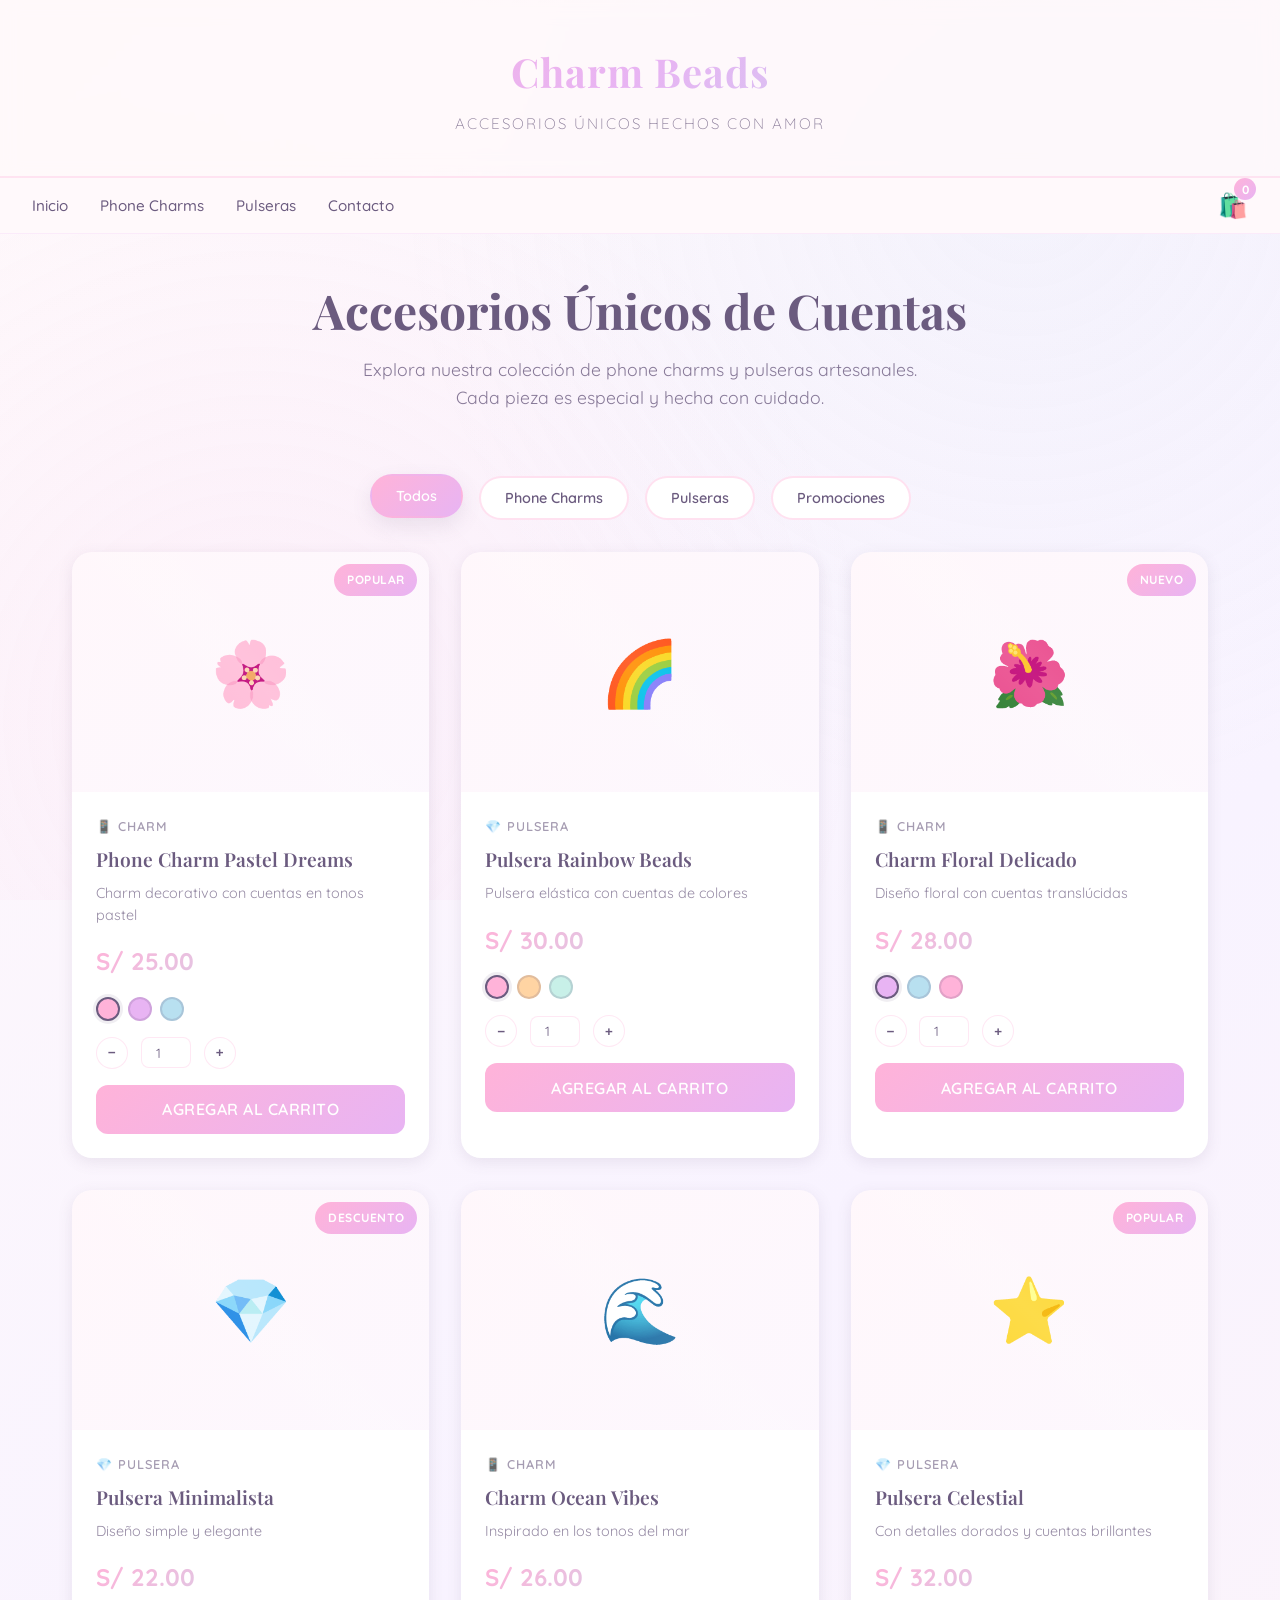
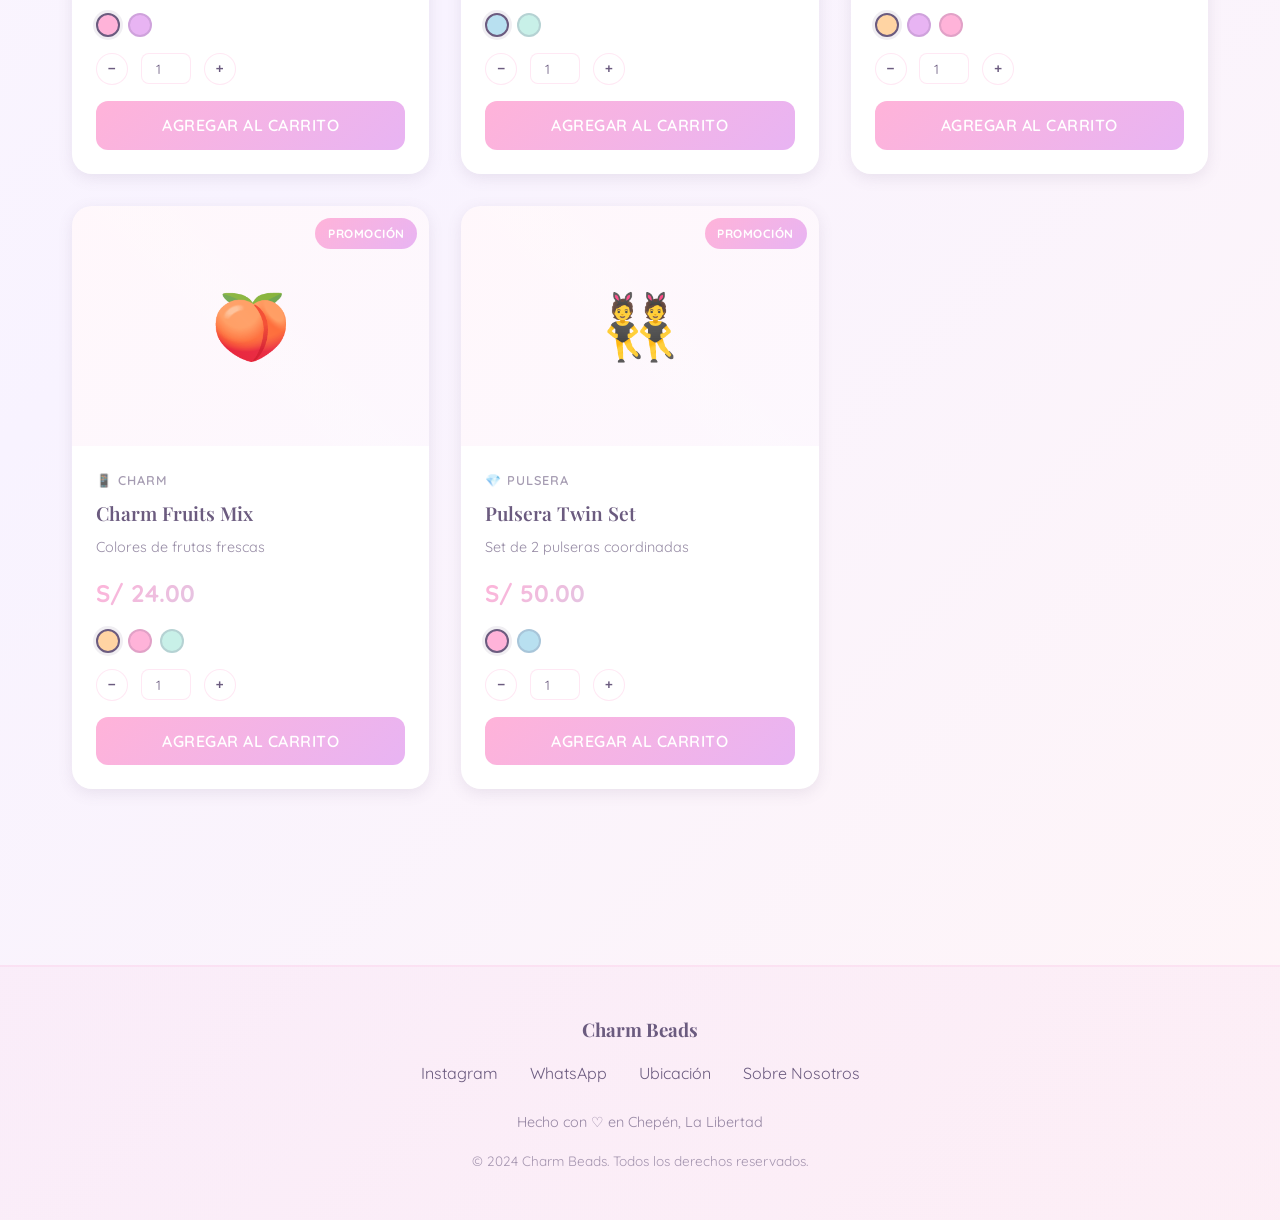
==== tienda-charms.html @ fc2c28c2 "files iniciales" ====
<!DOCTYPE html>
<html lang="es">
<head>
    <meta charset="UTF-8">
    <meta name="viewport" content="width=device-width, initial-scale=1.0">
    <title>Charm Beads - Tienda de Accesorios</title>
    <link rel="preconnect" href="https://fonts.googleapis.com">
    <link rel="preconnect" href="https://fonts.gstatic.com" crossorigin>
    <link href="https://fonts.googleapis.com/css2?family=Quicksand:wght@300;400;600;700&family=Playfair+Display:wght@600;700&display=swap" rel="stylesheet">
    <style>
        * {
            margin: 0;
            padding: 0;
            box-sizing: border-box;
        }

        :root {
            --primary: #FFB3D9;
            --secondary: #E8B4F3;
            --accent: #B8E0F0;
            --warm: #FFD4A3;
            --mint: #C8F0E8;
            --text-dark: #6B5B7F;
            --text-light: #FFFFFF;
            --bg-light: #FFF9FB;
            --shadow: rgba(107, 91, 127, 0.12);
        }

        body {
            font-family: 'Quicksand', sans-serif;
            background: linear-gradient(135deg, #FFF9FB 0%, #F8F3FF 50%, #FFF5F7 100%);
            color: var(--text-dark);
            line-height: 1.6;
            min-height: 100vh;
            position: relative;
        }

        body::before {
            content: '';
            position: fixed;
            top: 0;
            left: 0;
            width: 100%;
            height: 100%;
            background: radial-gradient(circle at 20% 80%, rgba(255, 179, 217, 0.1) 0%, transparent 50%),
                        radial-gradient(circle at 80% 20%, rgba(184, 224, 240, 0.1) 0%, transparent 50%);
            pointer-events: none;
            z-index: 0;
        }

        header {
            position: relative;
            z-index: 10;
            padding: 2.5rem 2rem;
            text-align: center;
            border-bottom: 2px solid rgba(255, 179, 217, 0.3);
            backdrop-filter: blur(10px);
            background: rgba(255, 249, 251, 0.8);
        }

        .logo {
            font-family: 'Playfair Display', serif;
            font-size: 2.5rem;
            font-weight: 700;
            background: linear-gradient(135deg, #FFB3D9 0%, #E8B4F3 50%, #B8E0F0 100%);
            -webkit-background-clip: text;
            -webkit-text-fill-color: transparent;
            background-clip: text;
            margin-bottom: 0.5rem;
            letter-spacing: 1px;
        }

        .tagline {
            font-size: 0.95rem;
            color: var(--text-dark);
            opacity: 0.8;
            font-weight: 300;
            letter-spacing: 2px;
            text-transform: uppercase;
        }

        nav {
            position: relative;
            z-index: 10;
            display: flex;
            justify-content: space-between;
            align-items: center;
            padding: 0.5rem 2rem;
            background: rgba(255, 249, 251, 0.95);
            border-bottom: 1px solid rgba(232, 180, 243, 0.2);
            position: sticky;
            top: 0;
            backdrop-filter: blur(10px);
        }

        .nav-menu {
            display: flex;
            gap: 2rem;
            list-style: none;
        }

        .nav-menu a {
            text-decoration: none;
            color: var(--text-dark);
            font-weight: 500;
            font-size: 0.95rem;
            transition: all 0.3s ease;
            position: relative;
            padding-bottom: 0.5rem;
        }

        .nav-menu a::after {
            content: '';
            position: absolute;
            bottom: 0;
            left: 0;
            width: 0;
            height: 2px;
            background: linear-gradient(90deg, #FFB3D9, #B8E0F0);
            transition: width 0.3s ease;
        }

        .nav-menu a:hover::after { width: 100%; }

        .cart-icon {
            position: relative;
            cursor: pointer;
            font-size: 1.5rem;
            transition: transform 0.3s ease;
        }

        .cart-icon:hover { transform: scale(1.1); }

        .cart-count {
            position: absolute;
            top: -8px;
            right: -8px;
            background: linear-gradient(135deg, #FFB3D9, #E8B4F3);
            color: white;
            border-radius: 50%;
            width: 22px;
            height: 22px;
            display: flex;
            align-items: center;
            justify-content: center;
            font-size: 0.75rem;
            font-weight: 700;
        }

        main {
            position: relative;
            z-index: 5;
            max-width: 1200px;
            margin: 0 auto;
            padding: 3rem 2rem;
        }

        .hero {
            text-align: center;
            margin-bottom: 4rem;
            animation: fadeInUp 0.8s ease-out;
        }

        .hero h1 {
            font-family: 'Playfair Display', serif;
            font-size: 3rem;
            margin-bottom: 1rem;
            color: var(--text-dark);
            line-height: 1.2;
        }

        .hero p {
            font-size: 1.1rem;
            color: var(--text-dark);
            opacity: 0.8;
            max-width: 600px;
            margin: 0 auto;
        }

        .filters {
            display: flex;
            gap: 1rem;
            margin-bottom: 2rem;
            justify-content: center;
            flex-wrap: wrap;
        }

        .filter-btn {
            padding: 0.7rem 1.5rem;
            border: 2px solid rgba(255, 179, 217, 0.4);
            background: white;
            color: var(--text-dark);
            border-radius: 25px;
            cursor: pointer;
            font-family: 'Quicksand', sans-serif;
            font-weight: 600;
            transition: all 0.3s ease;
            font-size: 0.9rem;
        }

        .filter-btn:hover,
        .filter-btn.active {
            background: linear-gradient(135deg, #FFB3D9, #E8B4F3);
            color: white;
            border-color: transparent;
            transform: translateY(-2px);
            box-shadow: 0 8px 20px var(--shadow);
        }

        .products-grid {
            display: grid;
            grid-template-columns: repeat(auto-fill, minmax(280px, 1fr));
            gap: 2rem;
            margin-bottom: 4rem;
            animation: fadeIn 0.8s ease-out;
        }

        .product-card {
            background: white;
            border-radius: 20px;
            overflow: hidden;
            box-shadow: 0 4px 15px var(--shadow);
            transition: all 0.3s ease;
            cursor: pointer;
            position: relative;
        }

        .product-card:hover {
            transform: translateY(-8px);
            box-shadow: 0 12px 30px var(--shadow);
        }

        .product-image {
            position: relative;
            width: 100%;
            height: 240px;
            background: linear-gradient(135deg, rgba(255, 179, 217, 0.1), rgba(232, 180, 243, 0.1));
            display: flex;
            align-items: center;
            justify-content: center;
            font-size: 4rem;
            overflow: hidden;
        }

        .product-image::before {
            content: '';
            position: absolute;
            top: 0; left: 0; right: 0; bottom: 0;
            background: linear-gradient(45deg, transparent 30%, rgba(255,255,255,0.1) 50%, transparent 70%);
            animation: shine 3s infinite;
        }

        @keyframes shine {
            0% { transform: translateX(-100%); }
            100% { transform: translateX(100%); }
        }

        .product-badge {
            position: absolute;
            top: 12px;
            right: 12px;
            background: linear-gradient(135deg, #FFB3D9, #E8B4F3);
            color: white;
            padding: 0.4rem 0.8rem;
            border-radius: 20px;
            font-size: 0.75rem;
            font-weight: 700;
            z-index: 2;
            text-transform: uppercase;
            letter-spacing: 0.5px;
        }

        .product-info { padding: 1.5rem; }

        .product-category {
            font-size: 0.8rem;
            color: var(--text-dark);
            opacity: 0.6;
            text-transform: uppercase;
            letter-spacing: 1px;
            margin-bottom: 0.5rem;
            font-weight: 600;
        }

        .product-name {
            font-size: 1.2rem;
            font-weight: 600;
            color: var(--text-dark);
            margin-bottom: 0.5rem;
            font-family: 'Playfair Display', serif;
        }

        .product-description {
            font-size: 0.9rem;
            color: var(--text-dark);
            opacity: 0.7;
            margin-bottom: 1rem;
            line-height: 1.5;
        }

        .product-price {
            font-size: 1.5rem;
            font-weight: 700;
            background: linear-gradient(135deg, #FFB3D9, #B8E0F0);
            -webkit-background-clip: text;
            -webkit-text-fill-color: transparent;
            background-clip: text;
            margin-bottom: 1rem;
        }

        .product-colors {
            display: flex;
            gap: 0.5rem;
            margin-bottom: 1rem;
            flex-wrap: wrap;
        }

        .color-dot {
            width: 24px;
            height: 24px;
            border-radius: 50%;
            border: 2px solid rgba(107, 91, 127, 0.2);
            cursor: pointer;
            transition: all 0.2s ease;
        }

        .color-dot:hover { transform: scale(1.2); border-color: var(--text-dark); }
        .color-dot.selected {
            border-color: var(--text-dark);
            box-shadow: 0 0 0 3px rgba(107, 91, 127, 0.1);
        }

        .product-quantity {
            display: flex;
            align-items: center;
            gap: 0.8rem;
            margin-bottom: 1rem;
        }

        .quantity-btn {
            width: 32px;
            height: 32px;
            border: 1px solid rgba(255, 179, 217, 0.3);
            background: white;
            border-radius: 50%;
            cursor: pointer;
            display: flex;
            align-items: center;
            justify-content: center;
            transition: all 0.2s ease;
            font-weight: 600;
            color: var(--text-dark);
        }

        .quantity-btn:hover {
            background: linear-gradient(135deg, #FFB3D9, #E8B4F3);
            color: white;
            border-color: transparent;
        }

        .quantity-input {
            width: 50px;
            text-align: center;
            border: 1px solid rgba(255, 179, 217, 0.3);
            border-radius: 8px;
            padding: 0.4rem;
            font-family: 'Quicksand', sans-serif;
            color: var(--text-dark);
        }

        .add-to-cart-btn {
            width: 100%;
            padding: 0.9rem;
            background: linear-gradient(135deg, #FFB3D9, #E8B4F3);
            color: white;
            border: none;
            border-radius: 12px;
            font-family: 'Quicksand', sans-serif;
            font-weight: 600;
            cursor: pointer;
            transition: all 0.3s ease;
            font-size: 1rem;
            text-transform: uppercase;
            letter-spacing: 0.5px;
        }

        .add-to-cart-btn:hover {
            transform: translateY(-2px);
            box-shadow: 0 8px 20px var(--shadow);
        }

        /* Modal del carrito */
        .modal {
            display: none;
            position: fixed;
            top: 0; left: 0; right: 0; bottom: 0;
            background: rgba(0, 0, 0, 0.5);
            z-index: 100;
            animation: fadeIn 0.3s ease;
        }

        .modal.active {
            display: flex;
            align-items: center;
            justify-content: center;
        }

        .modal-content {
            background: white;
            border-radius: 20px;
            width: 90%;
            max-width: 520px;
            max-height: 90vh;
            overflow-y: auto;
            padding: 2rem;
            box-shadow: 0 20px 60px rgba(0, 0, 0, 0.3);
            animation: slideUp 0.3s ease;
        }

        .modal-header {
            display: flex;
            justify-content: space-between;
            align-items: center;
            margin-bottom: 1.5rem;
            padding-bottom: 1rem;
            border-bottom: 2px solid rgba(255, 179, 217, 0.2);
        }

        .modal-header h2 {
            font-family: 'Playfair Display', serif;
            color: var(--text-dark);
        }

        .close-btn {
            background: none;
            border: none;
            font-size: 1.5rem;
            cursor: pointer;
            color: var(--text-dark);
            transition: transform 0.2s ease;
        }

        .close-btn:hover { transform: scale(1.2); }

        .cart-empty {
            text-align: center;
            padding: 2rem;
            color: var(--text-dark);
            opacity: 0.6;
        }

        .cart-items {
            display: flex;
            flex-direction: column;
            gap: 1rem;
            margin-bottom: 1.5rem;
        }

        .cart-item {
            display: flex;
            gap: 1rem;
            padding: 1rem;
            background: linear-gradient(135deg, rgba(255, 179, 217, 0.1), rgba(232, 180, 243, 0.1));
            border-radius: 12px;
            align-items: center;
        }

        .cart-item-emoji {
            font-size: 2rem;
            min-width: 50px;
            text-align: center;
        }

        .cart-item-details { flex: 1; }

        .cart-item-name {
            font-weight: 600;
            color: var(--text-dark);
            margin-bottom: 0.3rem;
        }

        .cart-item-meta {
            font-size: 0.85rem;
            color: var(--text-dark);
            opacity: 0.7;
        }

        .cart-item-price {
            font-weight: 700;
            color: var(--text-dark);
        }

        .remove-item-btn {
            background: rgba(255, 179, 217, 0.3);
            border: none;
            border-radius: 8px;
            padding: 0.5rem 0.8rem;
            cursor: pointer;
            transition: all 0.2s ease;
            color: var(--text-dark);
            font-weight: 600;
        }

        .remove-item-btn:hover {
            background: linear-gradient(135deg, #FFB3D9, #E8B4F3);
            color: white;
        }

        .payment-methods {
            background: linear-gradient(135deg, rgba(255, 179, 217, 0.05), rgba(232, 180, 243, 0.05));
            border-radius: 12px;
            padding: 1.5rem;
            margin-bottom: 1.5rem;
        }

        .payment-methods h4 {
            margin-bottom: 1rem;
            color: var(--text-dark);
            font-weight: 600;
        }

        .payment-method {
            padding: 0.8rem;
            margin-bottom: 0.8rem;
            background: white;
            border-radius: 8px;
            border-left: 4px solid #FFB3D9;
            font-size: 0.9rem;
            color: var(--text-dark);
        }

        .payment-method strong {
            display: block;
            margin-bottom: 0.3rem;
            color: var(--text-dark);
        }

        .cart-summary {
            border-top: 2px solid rgba(255, 179, 217, 0.2);
            padding-top: 1.5rem;
            margin-bottom: 1.5rem;
        }

        .summary-row {
            display: flex;
            justify-content: space-between;
            margin-bottom: 0.8rem;
            color: var(--text-dark);
        }

        .summary-row.total {
            font-size: 1.3rem;
            font-weight: 700;
            color: var(--text-dark);
            padding-top: 0.8rem;
            border-top: 1px solid rgba(255, 179, 217, 0.2);
        }

        /* ─── Formulario de pedido inline ─── */
        .order-form-section {
            border-top: 2px solid rgba(255, 179, 217, 0.2);
            padding-top: 1.5rem;
        }

        .order-form-title {
            font-family: 'Playfair Display', serif;
            font-size: 1.1rem;
            color: var(--text-dark);
            margin-bottom: 1.2rem;
            display: flex;
            align-items: center;
            gap: 0.5rem;
        }

        .form-group {
            margin-bottom: 1rem;
        }

        .form-group label {
            display: block;
            font-size: 0.85rem;
            font-weight: 600;
            color: var(--text-dark);
            margin-bottom: 0.4rem;
            letter-spacing: 0.5px;
        }

        .form-group input,
        .form-group textarea {
            width: 100%;
            padding: 0.75rem 1rem;
            border: 2px solid rgba(255, 179, 217, 0.35);
            border-radius: 12px;
            font-family: 'Quicksand', sans-serif;
            font-size: 0.95rem;
            color: var(--text-dark);
            background: #FFFBFD;
            transition: border-color 0.25s ease, box-shadow 0.25s ease;
            outline: none;
            resize: none;
        }

        .form-group input:focus,
        .form-group textarea:focus {
            border-color: #E8B4F3;
            box-shadow: 0 0 0 3px rgba(232, 180, 243, 0.18);
            background: white;
        }

        .form-group input::placeholder,
        .form-group textarea::placeholder {
            color: rgba(107, 91, 127, 0.4);
        }

        .form-row {
            display: grid;
            grid-template-columns: 1fr 1fr;
            gap: 0.8rem;
        }

        /* Submit button */
        .submit-order-btn {
            width: 100%;
            padding: 1rem;
            border: none;
            border-radius: 12px;
            font-family: 'Quicksand', sans-serif;
            font-weight: 700;
            cursor: pointer;
            transition: all 0.3s ease;
            text-transform: uppercase;
            letter-spacing: 0.5px;
            font-size: 1rem;
            margin-top: 0.5rem;
            background: linear-gradient(135deg, #4285F4, #2D6BE7);
            color: white;
            display: flex;
            align-items: center;
            justify-content: center;
            gap: 0.5rem;
        }

        .submit-order-btn:hover:not(:disabled) {
            transform: translateY(-2px);
            box-shadow: 0 8px 20px rgba(66, 133, 244, 0.35);
        }

        .submit-order-btn:disabled {
            opacity: 0.6;
            cursor: not-allowed;
        }

        /* Feedback messages */
        .form-feedback {
            display: none;
            padding: 1rem 1.2rem;
            border-radius: 12px;
            font-size: 0.95rem;
            font-weight: 600;
            margin-top: 1rem;
            text-align: center;
        }

        .form-feedback.success {
            display: block;
            background: linear-gradient(135deg, rgba(200, 240, 232, 0.6), rgba(184, 224, 240, 0.4));
            color: #3a7c6b;
            border: 2px solid rgba(200, 240, 232, 0.8);
        }

        .form-feedback.error {
            display: block;
            background: rgba(255, 179, 217, 0.2);
            color: #c0506a;
            border: 2px solid rgba(255, 179, 217, 0.5);
        }

        /* ─── Spinner ─── */
        .spinner {
            width: 18px;
            height: 18px;
            border: 3px solid rgba(255,255,255,0.4);
            border-top-color: white;
            border-radius: 50%;
            animation: spin 0.7s linear infinite;
            display: none;
        }

        .submit-order-btn.loading .spinner { display: block; }
        .submit-order-btn.loading .btn-text { display: none; }

        @keyframes spin {
            to { transform: rotate(360deg); }
        }

        footer {
            position: relative;
            z-index: 5;
            background: linear-gradient(135deg, rgba(255, 179, 217, 0.1), rgba(232, 180, 243, 0.1));
            border-top: 2px solid rgba(255, 179, 217, 0.2);
            padding: 3rem 2rem;
            text-align: center;
            color: var(--text-dark);
            margin-top: 4rem;
        }

        .footer-content { max-width: 800px; margin: 0 auto; }

        .footer-links {
            display: flex;
            justify-content: center;
            gap: 2rem;
            margin-bottom: 1.5rem;
            flex-wrap: wrap;
        }

        .footer-links a {
            text-decoration: none;
            color: var(--text-dark);
            transition: all 0.3s ease;
        }

        .footer-links a:hover { color: #FFB3D9; }

        .footer-credit { font-size: 0.9rem; opacity: 0.7; }

        @keyframes fadeInUp {
            from { opacity: 0; transform: translateY(20px); }
            to { opacity: 1; transform: translateY(0); }
        }

        @keyframes fadeIn {
            from { opacity: 0; }
            to { opacity: 1; }
        }

        @keyframes slideUp {
            from { opacity: 0; transform: translateY(20px); }
            to { opacity: 1; transform: translateY(0); }
        }

        @media (max-width: 768px) {
            .logo { font-size: 2rem; }
            .hero h1 { font-size: 2rem; }
            .products-grid { grid-template-columns: repeat(auto-fill, minmax(200px, 1fr)); gap: 1.5rem; }
            .nav-menu { gap: 1rem; font-size: 0.85rem; }
            .modal-content { width: 95%; max-height: 90vh; padding: 1.5rem; }
            .form-row { grid-template-columns: 1fr; }
        }
    </style>
</head>
<body>
    <header>
        <div class="logo">Charm Beads</div>
        <p class="tagline">Accesorios únicos hechos con amor</p>
    </header>

    <nav>
        <ul class="nav-menu">
            <li><a href="#inicio">Inicio</a></li>
            <li><a href="#charms">Phone Charms</a></li>
            <li><a href="#pulseras">Pulseras</a></li>
            <li><a href="#contacto">Contacto</a></li>
        </ul>
        <div class="cart-icon" onclick="toggleCart()">
            🛍️
            <span class="cart-count" id="cartCount">0</span>
        </div>
    </nav>

    <main>
        <section class="hero" id="inicio">
            <h1>Accesorios Únicos de Cuentas</h1>
            <p>Explora nuestra colección de phone charms y pulseras artesanales. Cada pieza es especial y hecha con cuidado.</p>
        </section>

        <div class="filters">
            <button class="filter-btn active" onclick="filterProducts('all', event)">Todos</button>
            <button class="filter-btn" onclick="filterProducts('charms', event)">Phone Charms</button>
            <button class="filter-btn" onclick="filterProducts('pulseras', event)">Pulseras</button>
            <button class="filter-btn" onclick="filterProducts('promocion', event)">Promociones</button>
        </div>

        <div class="products-grid" id="productsGrid"></div>
    </main>

    <!-- Modal del Carrito -->
    <div class="modal" id="cartModal">
        <div class="modal-content">
            <div class="modal-header">
                <h2>Tu Carrito </h2>
                <button class="close-btn" onclick="toggleCart()">✕</button>
            </div>

            <div id="cartItemsContainer" class="cart-items">
                <div class="cart-empty">Tu carrito está vacío</div>
            </div>

            <div class="payment-methods" id="paymentSection" style="display:none">
                <h4>💳 Métodos de Pago</h4>
                <div class="payment-method">
                    <strong>Transferencia Bancaria</strong>
                    Banco: BCP / Scotiabank<br>
                    Contacta para más detalles
                </div>
                <div class="payment-method">
                    <strong>Yape / Plin</strong>
                    Disponible - Te contactamos por WhatsApp
                </div>
                <div class="payment-method">
                    <strong>Efectivo</strong>
                    Entrega local en Chepén
                </div>
            </div>

            <div class="cart-summary" id="cartSummarySection" style="display:none">
                <div class="summary-row">
                    <span>Subtotal:</span>
                    <span id="subtotal">S/ 0.00</span>
                </div>
                <div class="summary-row">
                    <span>Envío:</span>
                    <span id="shipping">S/ 0.00</span>
                </div>
                <div class="summary-row total">
                    <span>Total:</span>
                    <span id="total">S/ 0.00</span>
                </div>
            </div>

            <!-- ─── Formulario de pedido ─── -->
            <div class="order-form-section" id="orderFormSection" style="display:none">
                <p class="order-form-title">📦 Completa tu pedido</p>

                <div class="form-group">
                    <label for="clientName">Nombre completo</label>
                    <input type="text" id="clientName" placeholder="Ej. María García" autocomplete="name">
                </div>

                <div class="form-row">
                    <div class="form-group">
                        <label for="clientPhone">Teléfono / WhatsApp</label>
                        <input type="tel" id="clientPhone" placeholder="Ej. 987 654 321" autocomplete="tel">
                    </div>
                    <div class="form-group">
                        <label for="clientDistrict">Distrito</label>
                        <input type="text" id="clientDistrict" placeholder="Ej. Chepén">
                    </div>
                </div>

                <div class="form-group">
                    <label for="clientAddress">Dirección de entrega</label>
                    <input type="text" id="clientAddress" placeholder="Calle, número, referencia..." autocomplete="street-address">
                </div>

                <div class="form-group">
                    <label for="clientNotes">Notas adicionales <span style="opacity:0.5;font-weight:400">(opcional)</span></label>
                    <textarea id="clientNotes" rows="2" placeholder="Color preferido, instrucciones especiales..."></textarea>
                </div>

                <button class="submit-order-btn" id="submitOrderBtn" onclick="sendToSheets()">
                    <span class="btn-text">📊 Confirmar Pedido</span>
                    <span class="spinner"></span>
                </button>

                <div class="form-feedback" id="formFeedback"></div>
            </div>
        </div>
    </div>

    <footer>
        <div class="footer-content">
            <h3 style="font-family: 'Playfair Display', serif; margin-bottom: 1rem;">Charm Beads</h3>
            <div class="footer-links">
                <a href="#instagram">Instagram</a>
                <a href="#whatsapp">WhatsApp</a>
                <a href="#ubicacion">Ubicación</a>
                <a href="#about">Sobre Nosotros</a>
            </div>
            <p class="footer-credit">Hecho con ♡ en Chepén, La Libertad</p>
            <p style="font-size: 0.85rem; margin-top: 1rem; opacity: 0.6;">© 2024 Charm Beads. Todos los derechos reservados.</p>
        </div>
    </footer>

    <script>
        const products = [
            { id: 1, name: "Phone Charm Pastel Dreams", category: "charms", emoji: "🌸", price: 25, description: "Charm decorativo con cuentas en tonos pastel", colors: ["#FFB3D9", "#E8B4F3", "#B8E0F0"], badge: "Popular" },
            { id: 2, name: "Pulsera Rainbow Beads", category: "pulseras", emoji: "🌈", price: 30, description: "Pulsera elástica con cuentas de colores", colors: ["#FFB3D9", "#FFD4A3", "#C8F0E8"], badge: null },
            { id: 3, name: "Charm Floral Delicado", category: "charms", emoji: "🌺", price: 28, description: "Diseño floral con cuentas translúcidas", colors: ["#E8B4F3", "#B8E0F0", "#FFB3D9"], badge: "Nuevo" },
            { id: 4, name: "Pulsera Minimalista", category: "pulseras", emoji: "💎", price: 22, description: "Diseño simple y elegante", colors: ["#FFB3D9", "#E8B4F3"], badge: "Descuento" },
            { id: 5, name: "Charm Ocean Vibes", category: "charms", emoji: "🌊", price: 26, description: "Inspirado en los tonos del mar", colors: ["#B8E0F0", "#C8F0E8"], badge: null },
            { id: 6, name: "Pulsera Celestial", category: "pulseras", emoji: "⭐", price: 32, description: "Con detalles dorados y cuentas brillantes", colors: ["#FFD4A3", "#E8B4F3", "#FFB3D9"], badge: "Popular" },
            { id: 7, name: "Charm Fruits Mix", category: "charms", emoji: "🍑", price: 24, description: "Colores de frutas frescas", colors: ["#FFD4A3", "#FFB3D9", "#C8F0E8"], badge: "Promoción" },
            { id: 8, name: "Pulsera Twin Set", category: "pulseras", emoji: "👯", price: 50, description: "Set de 2 pulseras coordinadas", colors: ["#FFB3D9", "#B8E0F0"], badge: "Promoción" }
        ];

        let cart = [];
        let currentFilter = 'all';

        document.addEventListener('DOMContentLoaded', () => {
            loadCart();
            renderProducts();
        });

        function renderProducts() {
            const grid = document.getElementById('productsGrid');
            grid.innerHTML = '';

            const filtered = currentFilter === 'all'
                ? products
                : products.filter(p => {
                    if (currentFilter === 'promocion') return p.badge === 'Promoción' || p.badge === 'Descuento';
                    return p.category === currentFilter;
                });

            filtered.forEach(product => {
                const card = document.createElement('div');
                card.className = 'product-card';
                card.innerHTML = `
                    <div class="product-image">
                        <span>${product.emoji}</span>
                        ${product.badge ? `<span class="product-badge">${product.badge}</span>` : ''}
                    </div>
                    <div class="product-info">
                        <div class="product-category">${product.category === 'charms' ? '📱 Charm' : '💎 Pulsera'}</div>
                        <div class="product-name">${product.name}</div>
                        <div class="product-description">${product.description}</div>
                        <div class="product-price">S/ ${product.price.toFixed(2)}</div>
                        <div class="product-colors">
                            ${product.colors.map((color, idx) =>
                                `<div class="color-dot ${idx === 0 ? 'selected' : ''}"
                                     style="background: ${color}"
                                     onclick="event.stopPropagation(); this.parentElement.querySelectorAll('.color-dot').forEach(d => d.classList.remove('selected')); this.classList.add('selected');">
                                </div>`
                            ).join('')}
                        </div>
                        <div class="product-quantity">
                            <button class="quantity-btn" onclick="event.stopPropagation(); changeQuantity(this, -1)">−</button>
                            <input type="number" class="quantity-input" value="1" min="1" onchange="this.value = Math.max(1, parseInt(this.value) || 1)">
                            <button class="quantity-btn" onclick="event.stopPropagation(); changeQuantity(this, 1)">+</button>
                        </div>
                        <button class="add-to-cart-btn" onclick="addToCart(${product.id}, event)">
                            Agregar al Carrito
                        </button>
                    </div>
                `;
                grid.appendChild(card);
            });
        }

        function filterProducts(filter, event) {
            currentFilter = filter;
            document.querySelectorAll('.filter-btn').forEach(btn => btn.classList.remove('active'));
            if (event) event.target.classList.add('active');
            renderProducts();
        }

        function changeQuantity(btn, change) {
            const input = btn.parentElement.querySelector('.quantity-input');
            input.value = Math.max(1, parseInt(input.value) + change);
        }

        function addToCart(productId, event) {
            const product = products.find(p => p.id === productId);
            const card = event.target.closest('.product-card');
            const quantity = parseInt(card.querySelector('.quantity-input').value);
            const selectedColor = card.querySelector('.color-dot.selected').style.backgroundColor;

            cart.push({
                id: productId,
                name: product.name,
                emoji: product.emoji,
                price: product.price,
                quantity: quantity,
                color: selectedColor,
                timestamp: Date.now()
            });

            saveCart();
            updateCartUI();

            const btn = event.target;
            btn.textContent = '✓ Agregado';
            btn.style.transform = 'scale(0.95)';
            setTimeout(() => {
                btn.textContent = 'Agregar al Carrito';
                btn.style.transform = 'scale(1)';
            }, 1500);
        }

        function saveCart() {
            try { localStorage.setItem('charmbeads_cart', JSON.stringify(cart)); } catch(e) {}
        }

        function loadCart() {
            try {
                const saved = localStorage.getItem('charmbeads_cart');
                cart = saved ? JSON.parse(saved) : [];
            } catch(e) { cart = []; }
            updateCartUI();
        }

        function updateCartUI() {
            const count = cart.length;
            document.getElementById('cartCount').textContent = count;

            const container = document.getElementById('cartItemsContainer');
            const paymentSection = document.getElementById('paymentSection');
            const summarySection = document.getElementById('cartSummarySection');
            const formSection = document.getElementById('orderFormSection');

            if (cart.length === 0) {
                container.innerHTML = '<div class="cart-empty">Tu carrito está vacío 🌸</div>';
                paymentSection.style.display = 'none';
                summarySection.style.display = 'none';
                formSection.style.display = 'none';
                return;
            }

            container.innerHTML = cart.map((item, idx) => `
                <div class="cart-item">
                    <div class="cart-item-emoji">${item.emoji}</div>
                    <div class="cart-item-details">
                        <div class="cart-item-name">${item.name}</div>
                        <div class="cart-item-meta">
                            Cantidad: ${item.quantity} &nbsp;|&nbsp;
                            <span style="display:inline-block;width:12px;height:12px;background:${item.color};border-radius:50%;vertical-align:middle;"></span>
                        </div>
                        <div class="cart-item-price">S/ ${(item.price * item.quantity).toFixed(2)}</div>
                    </div>
                    <button class="remove-item-btn" onclick="removeFromCart(${idx})">Eliminar</button>
                </div>
            `).join('');

            const subtotal = cart.reduce((sum, item) => sum + (item.price * item.quantity), 0);
            const shipping = subtotal > 100 ? 0 : 10;
            const total = subtotal + shipping;

            document.getElementById('subtotal').textContent = `S/ ${subtotal.toFixed(2)}`;
            document.getElementById('shipping').textContent = shipping === 0 ? 'Gratis 🎉' : `S/ ${shipping.toFixed(2)}`;
            document.getElementById('total').textContent = `S/ ${total.toFixed(2)}`;

            paymentSection.style.display = 'block';
            summarySection.style.display = 'block';
            formSection.style.display = 'block';
        }

        function removeFromCart(index) {
            cart.splice(index, 1);
            saveCart();
            updateCartUI();
        }

        function toggleCart() {
            document.getElementById('cartModal').classList.toggle('active');
            // Reset feedback on open
            document.getElementById('formFeedback').className = 'form-feedback';
            document.getElementById('formFeedback').textContent = '';
        }

        function showFeedback(type, message) {
            const el = document.getElementById('formFeedback');
            el.className = `form-feedback ${type}`;
            el.textContent = message;
        }

        function sendToSheets() {
            if (cart.length === 0) return;

            const name    = document.getElementById('clientName').value.trim();
            const phone   = document.getElementById('clientPhone').value.trim();
            const address = document.getElementById('clientAddress').value.trim();
            const district= document.getElementById('clientDistrict').value.trim();
            const notes   = document.getElementById('clientNotes').value.trim();

            if (!name || !phone || !address) {
                showFeedback('error', '⚠️ Por favor completa tu nombre, teléfono y dirección.');
                return;
            }

            const subtotal = cart.reduce((sum, item) => sum + (item.price * item.quantity), 0);
            const shipping = subtotal > 100 ? 0 : 10;
            const total = subtotal + shipping;

            const btn = document.getElementById('submitOrderBtn');
            btn.classList.add('loading');
            btn.disabled = true;

            const formData = {
                name,
                phone,
                address: district ? `${address}, ${district}` : address,
                notes,
                items: cart.map(item => `${item.emoji} ${item.name} x${item.quantity}`).join('; '),
                subtotal: subtotal.toFixed(2),
                shipping,
                total: total.toFixed(2)
            };

            const scriptURL = 'https://script.google.com/macros/s/AKfycbwSC5L2D9_WCSusCMJT2w33OK42TyQEKFyD1yLlO7d3_vX3VkadtvxNFOvFM5Hp2xVL/exec';

            fetch(scriptURL, {
                method: 'POST',
                body: JSON.stringify(formData)
            })
            .then(res => res.json())
            .then(data => {
                btn.classList.remove('loading');
                btn.disabled = false;

                if (data.status === 'success') {
                    showFeedback('success', `✅ ¡Pedido confirmado! Hola ${name}, nos contactaremos pronto al ${phone} 🎀`);
                    cart = [];
                    saveCart();
                    updateCartUI();
                    // Limpiar formulario
                    ['clientName','clientPhone','clientAddress','clientDistrict','clientNotes'].forEach(id => {
                        document.getElementById(id).value = '';
                    });
                } else {
                    showFeedback('error', '❌ Hubo un error al guardar. Intenta de nuevo.');
                }
            })
            .catch(() => {
                btn.classList.remove('loading');
                btn.disabled = false;
                showFeedback('error', '❌ No se pudo conectar. Revisa tu conexión e intenta de nuevo.');
            });
        }
    </script>
</body>
</html>
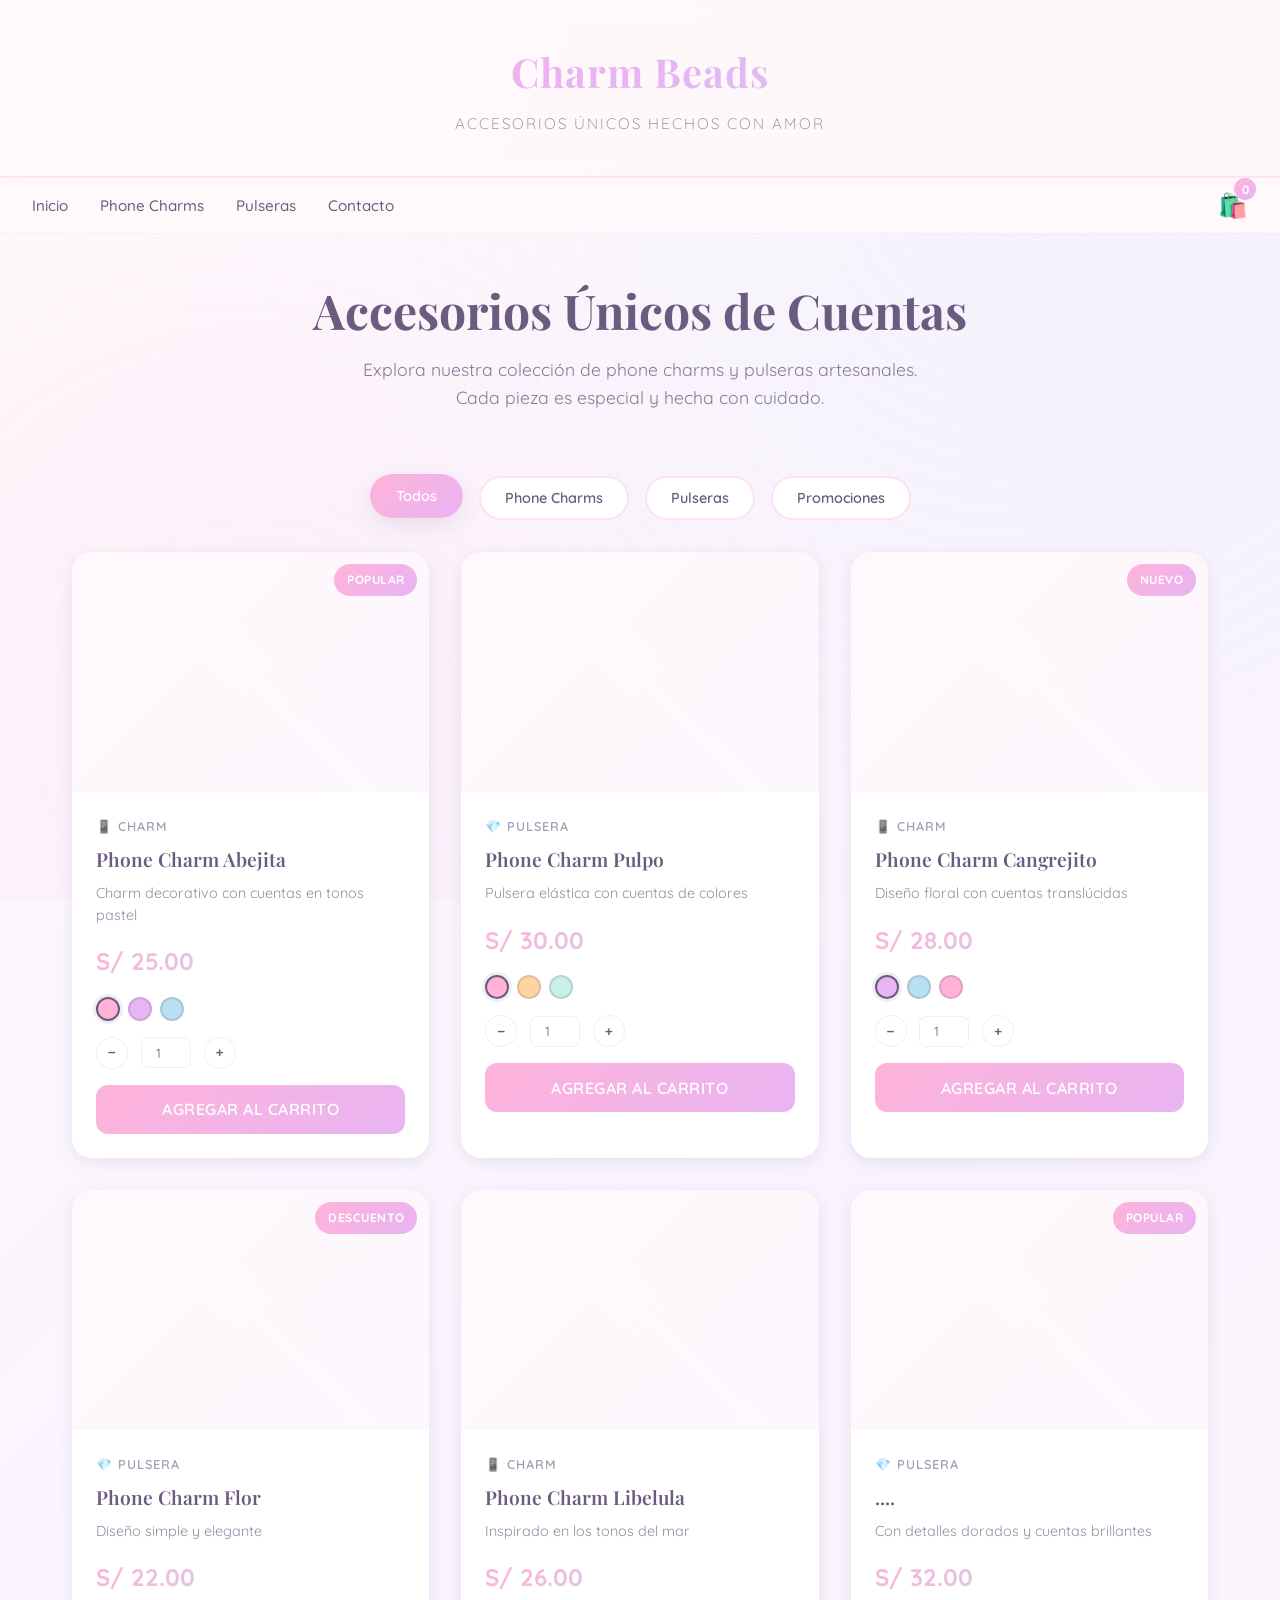
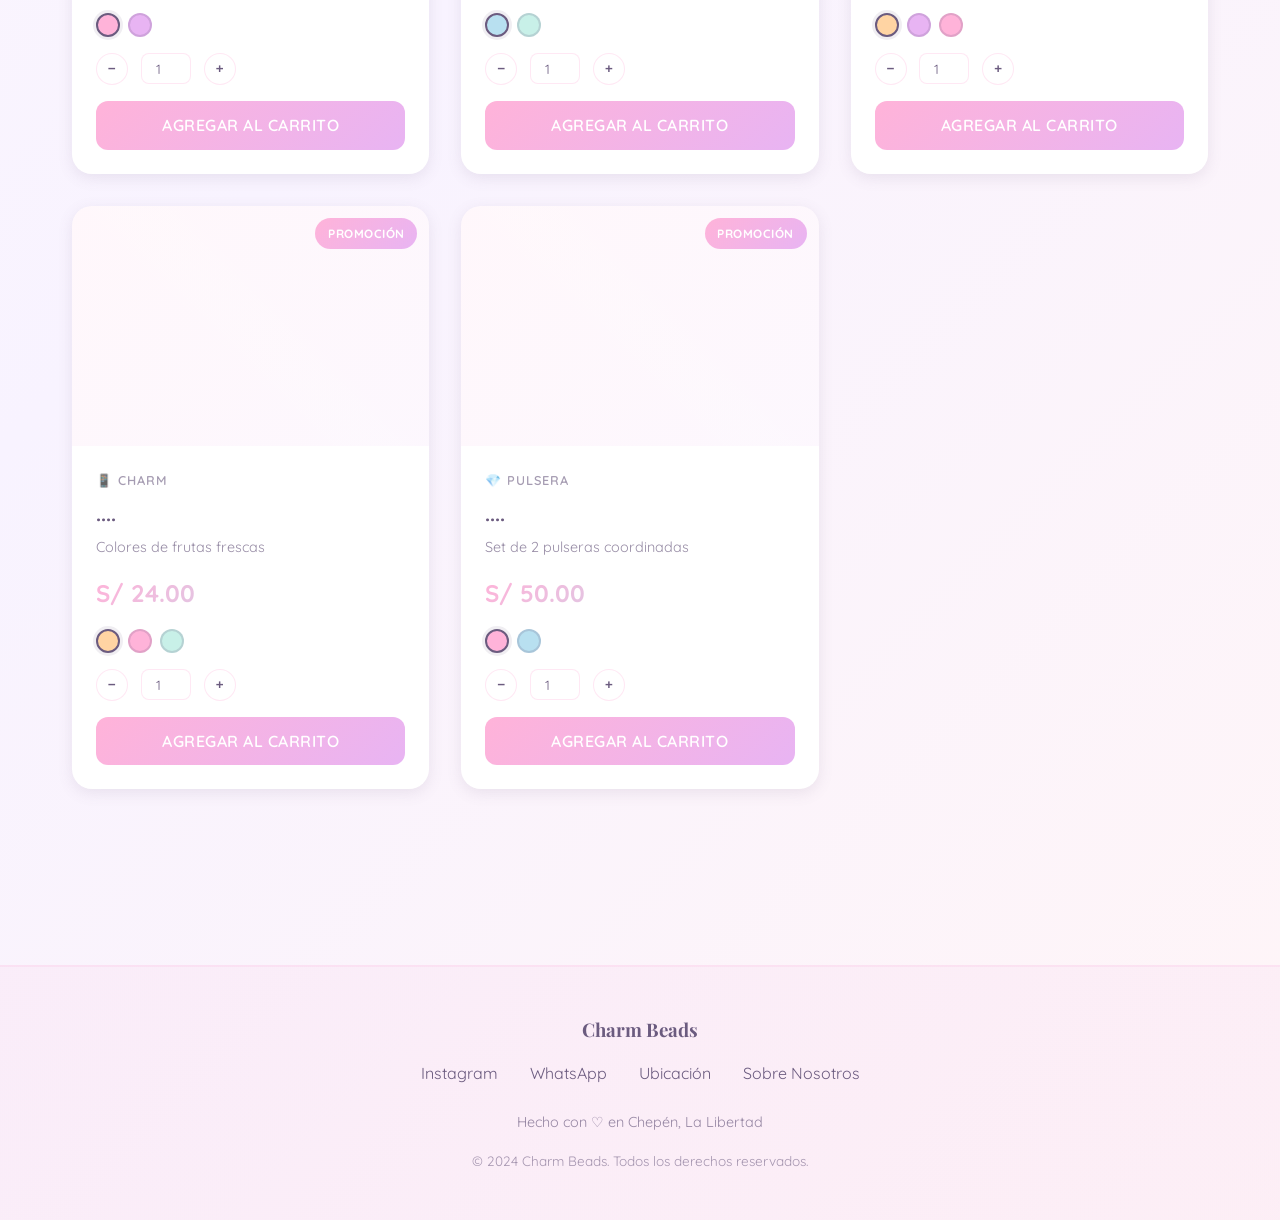
==== commit 8ead61cf: "separe html de css de js" ====
--- a/tienda-charms.html
+++ b/tienda-charms.html
@@ -7,747 +7,7 @@
     <link rel="preconnect" href="https://fonts.googleapis.com">
     <link rel="preconnect" href="https://fonts.gstatic.com" crossorigin>
     <link href="https://fonts.googleapis.com/css2?family=Quicksand:wght@300;400;600;700&family=Playfair+Display:wght@600;700&display=swap" rel="stylesheet">
-    <style>
-        * {
-            margin: 0;
-            padding: 0;
-            box-sizing: border-box;
-        }
-
-        :root {
-            --primary: #FFB3D9;
-            --secondary: #E8B4F3;
-            --accent: #B8E0F0;
-            --warm: #FFD4A3;
-            --mint: #C8F0E8;
-            --text-dark: #6B5B7F;
-            --text-light: #FFFFFF;
-            --bg-light: #FFF9FB;
-            --shadow: rgba(107, 91, 127, 0.12);
-        }
-
-        body {
-            font-family: 'Quicksand', sans-serif;
-            background: linear-gradient(135deg, #FFF9FB 0%, #F8F3FF 50%, #FFF5F7 100%);
-            color: var(--text-dark);
-            line-height: 1.6;
-            min-height: 100vh;
-            position: relative;
-        }
-
-        body::before {
-            content: '';
-            position: fixed;
-            top: 0;
-            left: 0;
-            width: 100%;
-            height: 100%;
-            background: radial-gradient(circle at 20% 80%, rgba(255, 179, 217, 0.1) 0%, transparent 50%),
-                        radial-gradient(circle at 80% 20%, rgba(184, 224, 240, 0.1) 0%, transparent 50%);
-            pointer-events: none;
-            z-index: 0;
-        }
-
-        header {
-            position: relative;
-            z-index: 10;
-            padding: 2.5rem 2rem;
-            text-align: center;
-            border-bottom: 2px solid rgba(255, 179, 217, 0.3);
-            backdrop-filter: blur(10px);
-            background: rgba(255, 249, 251, 0.8);
-        }
-
-        .logo {
-            font-family: 'Playfair Display', serif;
-            font-size: 2.5rem;
-            font-weight: 700;
-            background: linear-gradient(135deg, #FFB3D9 0%, #E8B4F3 50%, #B8E0F0 100%);
-            -webkit-background-clip: text;
-            -webkit-text-fill-color: transparent;
-            background-clip: text;
-            margin-bottom: 0.5rem;
-            letter-spacing: 1px;
-        }
-
-        .tagline {
-            font-size: 0.95rem;
-            color: var(--text-dark);
-            opacity: 0.8;
-            font-weight: 300;
-            letter-spacing: 2px;
-            text-transform: uppercase;
-        }
-
-        nav {
-            position: relative;
-            z-index: 10;
-            display: flex;
-            justify-content: space-between;
-            align-items: center;
-            padding: 0.5rem 2rem;
-            background: rgba(255, 249, 251, 0.95);
-            border-bottom: 1px solid rgba(232, 180, 243, 0.2);
-            position: sticky;
-            top: 0;
-            backdrop-filter: blur(10px);
-        }
-
-        .nav-menu {
-            display: flex;
-            gap: 2rem;
-            list-style: none;
-        }
-
-        .nav-menu a {
-            text-decoration: none;
-            color: var(--text-dark);
-            font-weight: 500;
-            font-size: 0.95rem;
-            transition: all 0.3s ease;
-            position: relative;
-            padding-bottom: 0.5rem;
-        }
-
-        .nav-menu a::after {
-            content: '';
-            position: absolute;
-            bottom: 0;
-            left: 0;
-            width: 0;
-            height: 2px;
-            background: linear-gradient(90deg, #FFB3D9, #B8E0F0);
-            transition: width 0.3s ease;
-        }
-
-        .nav-menu a:hover::after { width: 100%; }
-
-        .cart-icon {
-            position: relative;
-            cursor: pointer;
-            font-size: 1.5rem;
-            transition: transform 0.3s ease;
-        }
-
-        .cart-icon:hover { transform: scale(1.1); }
-
-        .cart-count {
-            position: absolute;
-            top: -8px;
-            right: -8px;
-            background: linear-gradient(135deg, #FFB3D9, #E8B4F3);
-            color: white;
-            border-radius: 50%;
-            width: 22px;
-            height: 22px;
-            display: flex;
-            align-items: center;
-            justify-content: center;
-            font-size: 0.75rem;
-            font-weight: 700;
-        }
-
-        main {
-            position: relative;
-            z-index: 5;
-            max-width: 1200px;
-            margin: 0 auto;
-            padding: 3rem 2rem;
-        }
-
-        .hero {
-            text-align: center;
-            margin-bottom: 4rem;
-            animation: fadeInUp 0.8s ease-out;
-        }
-
-        .hero h1 {
-            font-family: 'Playfair Display', serif;
-            font-size: 3rem;
-            margin-bottom: 1rem;
-            color: var(--text-dark);
-            line-height: 1.2;
-        }
-
-        .hero p {
-            font-size: 1.1rem;
-            color: var(--text-dark);
-            opacity: 0.8;
-            max-width: 600px;
-            margin: 0 auto;
-        }
-
-        .filters {
-            display: flex;
-            gap: 1rem;
-            margin-bottom: 2rem;
-            justify-content: center;
-            flex-wrap: wrap;
-        }
-
-        .filter-btn {
-            padding: 0.7rem 1.5rem;
-            border: 2px solid rgba(255, 179, 217, 0.4);
-            background: white;
-            color: var(--text-dark);
-            border-radius: 25px;
-            cursor: pointer;
-            font-family: 'Quicksand', sans-serif;
-            font-weight: 600;
-            transition: all 0.3s ease;
-            font-size: 0.9rem;
-        }
-
-        .filter-btn:hover,
-        .filter-btn.active {
-            background: linear-gradient(135deg, #FFB3D9, #E8B4F3);
-            color: white;
-            border-color: transparent;
-            transform: translateY(-2px);
-            box-shadow: 0 8px 20px var(--shadow);
-        }
-
-        .products-grid {
-            display: grid;
-            grid-template-columns: repeat(auto-fill, minmax(280px, 1fr));
-            gap: 2rem;
-            margin-bottom: 4rem;
-            animation: fadeIn 0.8s ease-out;
-        }
-
-        .product-card {
-            background: white;
-            border-radius: 20px;
-            overflow: hidden;
-            box-shadow: 0 4px 15px var(--shadow);
-            transition: all 0.3s ease;
-            cursor: pointer;
-            position: relative;
-        }
-
-        .product-card:hover {
-            transform: translateY(-8px);
-            box-shadow: 0 12px 30px var(--shadow);
-        }
-
-        .product-image {
-            position: relative;
-            width: 100%;
-            height: 240px;
-            background: linear-gradient(135deg, rgba(255, 179, 217, 0.1), rgba(232, 180, 243, 0.1));
-            display: flex;
-            align-items: center;
-            justify-content: center;
-            font-size: 4rem;
-            overflow: hidden;
-        }
-
-        .product-image::before {
-            content: '';
-            position: absolute;
-            top: 0; left: 0; right: 0; bottom: 0;
-            background: linear-gradient(45deg, transparent 30%, rgba(255,255,255,0.1) 50%, transparent 70%);
-            animation: shine 3s infinite;
-        }
-
-        @keyframes shine {
-            0% { transform: translateX(-100%); }
-            100% { transform: translateX(100%); }
-        }
-
-        .product-badge {
-            position: absolute;
-            top: 12px;
-            right: 12px;
-            background: linear-gradient(135deg, #FFB3D9, #E8B4F3);
-            color: white;
-            padding: 0.4rem 0.8rem;
-            border-radius: 20px;
-            font-size: 0.75rem;
-            font-weight: 700;
-            z-index: 2;
-            text-transform: uppercase;
-            letter-spacing: 0.5px;
-        }
-
-        .product-info { padding: 1.5rem; }
-
-        .product-category {
-            font-size: 0.8rem;
-            color: var(--text-dark);
-            opacity: 0.6;
-            text-transform: uppercase;
-            letter-spacing: 1px;
-            margin-bottom: 0.5rem;
-            font-weight: 600;
-        }
-
-        .product-name {
-            font-size: 1.2rem;
-            font-weight: 600;
-            color: var(--text-dark);
-            margin-bottom: 0.5rem;
-            font-family: 'Playfair Display', serif;
-        }
-
-        .product-description {
-            font-size: 0.9rem;
-            color: var(--text-dark);
-            opacity: 0.7;
-            margin-bottom: 1rem;
-            line-height: 1.5;
-        }
-
-        .product-price {
-            font-size: 1.5rem;
-            font-weight: 700;
-            background: linear-gradient(135deg, #FFB3D9, #B8E0F0);
-            -webkit-background-clip: text;
-            -webkit-text-fill-color: transparent;
-            background-clip: text;
-            margin-bottom: 1rem;
-        }
-
-        .product-colors {
-            display: flex;
-            gap: 0.5rem;
-            margin-bottom: 1rem;
-            flex-wrap: wrap;
-        }
-
-        .color-dot {
-            width: 24px;
-            height: 24px;
-            border-radius: 50%;
-            border: 2px solid rgba(107, 91, 127, 0.2);
-            cursor: pointer;
-            transition: all 0.2s ease;
-        }
-
-        .color-dot:hover { transform: scale(1.2); border-color: var(--text-dark); }
-        .color-dot.selected {
-            border-color: var(--text-dark);
-            box-shadow: 0 0 0 3px rgba(107, 91, 127, 0.1);
-        }
-
-        .product-quantity {
-            display: flex;
-            align-items: center;
-            gap: 0.8rem;
-            margin-bottom: 1rem;
-        }
-
-        .quantity-btn {
-            width: 32px;
-            height: 32px;
-            border: 1px solid rgba(255, 179, 217, 0.3);
-            background: white;
-            border-radius: 50%;
-            cursor: pointer;
-            display: flex;
-            align-items: center;
-            justify-content: center;
-            transition: all 0.2s ease;
-            font-weight: 600;
-            color: var(--text-dark);
-        }
-
-        .quantity-btn:hover {
-            background: linear-gradient(135deg, #FFB3D9, #E8B4F3);
-            color: white;
-            border-color: transparent;
-        }
-
-        .quantity-input {
-            width: 50px;
-            text-align: center;
-            border: 1px solid rgba(255, 179, 217, 0.3);
-            border-radius: 8px;
-            padding: 0.4rem;
-            font-family: 'Quicksand', sans-serif;
-            color: var(--text-dark);
-        }
-
-        .add-to-cart-btn {
-            width: 100%;
-            padding: 0.9rem;
-            background: linear-gradient(135deg, #FFB3D9, #E8B4F3);
-            color: white;
-            border: none;
-            border-radius: 12px;
-            font-family: 'Quicksand', sans-serif;
-            font-weight: 600;
-            cursor: pointer;
-            transition: all 0.3s ease;
-            font-size: 1rem;
-            text-transform: uppercase;
-            letter-spacing: 0.5px;
-        }
-
-        .add-to-cart-btn:hover {
-            transform: translateY(-2px);
-            box-shadow: 0 8px 20px var(--shadow);
-        }
-
-        /* Modal del carrito */
-        .modal {
-            display: none;
-            position: fixed;
-            top: 0; left: 0; right: 0; bottom: 0;
-            background: rgba(0, 0, 0, 0.5);
-            z-index: 100;
-            animation: fadeIn 0.3s ease;
-        }
-
-        .modal.active {
-            display: flex;
-            align-items: center;
-            justify-content: center;
-        }
-
-        .modal-content {
-            background: white;
-            border-radius: 20px;
-            width: 90%;
-            max-width: 520px;
-            max-height: 90vh;
-            overflow-y: auto;
-            padding: 2rem;
-            box-shadow: 0 20px 60px rgba(0, 0, 0, 0.3);
-            animation: slideUp 0.3s ease;
-        }
-
-        .modal-header {
-            display: flex;
-            justify-content: space-between;
-            align-items: center;
-            margin-bottom: 1.5rem;
-            padding-bottom: 1rem;
-            border-bottom: 2px solid rgba(255, 179, 217, 0.2);
-        }
-
-        .modal-header h2 {
-            font-family: 'Playfair Display', serif;
-            color: var(--text-dark);
-        }
-
-        .close-btn {
-            background: none;
-            border: none;
-            font-size: 1.5rem;
-            cursor: pointer;
-            color: var(--text-dark);
-            transition: transform 0.2s ease;
-        }
-
-        .close-btn:hover { transform: scale(1.2); }
-
-        .cart-empty {
-            text-align: center;
-            padding: 2rem;
-            color: var(--text-dark);
-            opacity: 0.6;
-        }
-
-        .cart-items {
-            display: flex;
-            flex-direction: column;
-            gap: 1rem;
-            margin-bottom: 1.5rem;
-        }
-
-        .cart-item {
-            display: flex;
-            gap: 1rem;
-            padding: 1rem;
-            background: linear-gradient(135deg, rgba(255, 179, 217, 0.1), rgba(232, 180, 243, 0.1));
-            border-radius: 12px;
-            align-items: center;
-        }
-
-        .cart-item-emoji {
-            font-size: 2rem;
-            min-width: 50px;
-            text-align: center;
-        }
-
-        .cart-item-details { flex: 1; }
-
-        .cart-item-name {
-            font-weight: 600;
-            color: var(--text-dark);
-            margin-bottom: 0.3rem;
-        }
-
-        .cart-item-meta {
-            font-size: 0.85rem;
-            color: var(--text-dark);
-            opacity: 0.7;
-        }
-
-        .cart-item-price {
-            font-weight: 700;
-            color: var(--text-dark);
-        }
-
-        .remove-item-btn {
-            background: rgba(255, 179, 217, 0.3);
-            border: none;
-            border-radius: 8px;
-            padding: 0.5rem 0.8rem;
-            cursor: pointer;
-            transition: all 0.2s ease;
-            color: var(--text-dark);
-            font-weight: 600;
-        }
-
-        .remove-item-btn:hover {
-            background: linear-gradient(135deg, #FFB3D9, #E8B4F3);
-            color: white;
-        }
-
-        .payment-methods {
-            background: linear-gradient(135deg, rgba(255, 179, 217, 0.05), rgba(232, 180, 243, 0.05));
-            border-radius: 12px;
-            padding: 1.5rem;
-            margin-bottom: 1.5rem;
-        }
-
-        .payment-methods h4 {
-            margin-bottom: 1rem;
-            color: var(--text-dark);
-            font-weight: 600;
-        }
-
-        .payment-method {
-            padding: 0.8rem;
-            margin-bottom: 0.8rem;
-            background: white;
-            border-radius: 8px;
-            border-left: 4px solid #FFB3D9;
-            font-size: 0.9rem;
-            color: var(--text-dark);
-        }
-
-        .payment-method strong {
-            display: block;
-            margin-bottom: 0.3rem;
-            color: var(--text-dark);
-        }
-
-        .cart-summary {
-            border-top: 2px solid rgba(255, 179, 217, 0.2);
-            padding-top: 1.5rem;
-            margin-bottom: 1.5rem;
-        }
-
-        .summary-row {
-            display: flex;
-            justify-content: space-between;
-            margin-bottom: 0.8rem;
-            color: var(--text-dark);
-        }
-
-        .summary-row.total {
-            font-size: 1.3rem;
-            font-weight: 700;
-            color: var(--text-dark);
-            padding-top: 0.8rem;
-            border-top: 1px solid rgba(255, 179, 217, 0.2);
-        }
-
-        /* ─── Formulario de pedido inline ─── */
-        .order-form-section {
-            border-top: 2px solid rgba(255, 179, 217, 0.2);
-            padding-top: 1.5rem;
-        }
-
-        .order-form-title {
-            font-family: 'Playfair Display', serif;
-            font-size: 1.1rem;
-            color: var(--text-dark);
-            margin-bottom: 1.2rem;
-            display: flex;
-            align-items: center;
-            gap: 0.5rem;
-        }
-
-        .form-group {
-            margin-bottom: 1rem;
-        }
-
-        .form-group label {
-            display: block;
-            font-size: 0.85rem;
-            font-weight: 600;
-            color: var(--text-dark);
-            margin-bottom: 0.4rem;
-            letter-spacing: 0.5px;
-        }
-
-        .form-group input,
-        .form-group textarea {
-            width: 100%;
-            padding: 0.75rem 1rem;
-            border: 2px solid rgba(255, 179, 217, 0.35);
-            border-radius: 12px;
-            font-family: 'Quicksand', sans-serif;
-            font-size: 0.95rem;
-            color: var(--text-dark);
-            background: #FFFBFD;
-            transition: border-color 0.25s ease, box-shadow 0.25s ease;
-            outline: none;
-            resize: none;
-        }
-
-        .form-group input:focus,
-        .form-group textarea:focus {
-            border-color: #E8B4F3;
-            box-shadow: 0 0 0 3px rgba(232, 180, 243, 0.18);
-            background: white;
-        }
-
-        .form-group input::placeholder,
-        .form-group textarea::placeholder {
-            color: rgba(107, 91, 127, 0.4);
-        }
-
-        .form-row {
-            display: grid;
-            grid-template-columns: 1fr 1fr;
-            gap: 0.8rem;
-        }
-
-        /* Submit button */
-        .submit-order-btn {
-            width: 100%;
-            padding: 1rem;
-            border: none;
-            border-radius: 12px;
-            font-family: 'Quicksand', sans-serif;
-            font-weight: 700;
-            cursor: pointer;
-            transition: all 0.3s ease;
-            text-transform: uppercase;
-            letter-spacing: 0.5px;
-            font-size: 1rem;
-            margin-top: 0.5rem;
-            background: linear-gradient(135deg, #4285F4, #2D6BE7);
-            color: white;
-            display: flex;
-            align-items: center;
-            justify-content: center;
-            gap: 0.5rem;
-        }
-
-        .submit-order-btn:hover:not(:disabled) {
-            transform: translateY(-2px);
-            box-shadow: 0 8px 20px rgba(66, 133, 244, 0.35);
-        }
-
-        .submit-order-btn:disabled {
-            opacity: 0.6;
-            cursor: not-allowed;
-        }
-
-        /* Feedback messages */
-        .form-feedback {
-            display: none;
-            padding: 1rem 1.2rem;
-            border-radius: 12px;
-            font-size: 0.95rem;
-            font-weight: 600;
-            margin-top: 1rem;
-            text-align: center;
-        }
-
-        .form-feedback.success {
-            display: block;
-            background: linear-gradient(135deg, rgba(200, 240, 232, 0.6), rgba(184, 224, 240, 0.4));
-            color: #3a7c6b;
-            border: 2px solid rgba(200, 240, 232, 0.8);
-        }
-
-        .form-feedback.error {
-            display: block;
-            background: rgba(255, 179, 217, 0.2);
-            color: #c0506a;
-            border: 2px solid rgba(255, 179, 217, 0.5);
-        }
-
-        /* ─── Spinner ─── */
-        .spinner {
-            width: 18px;
-            height: 18px;
-            border: 3px solid rgba(255,255,255,0.4);
-            border-top-color: white;
-            border-radius: 50%;
-            animation: spin 0.7s linear infinite;
-            display: none;
-        }
-
-        .submit-order-btn.loading .spinner { display: block; }
-        .submit-order-btn.loading .btn-text { display: none; }
-
-        @keyframes spin {
-            to { transform: rotate(360deg); }
-        }
-
-        footer {
-            position: relative;
-            z-index: 5;
-            background: linear-gradient(135deg, rgba(255, 179, 217, 0.1), rgba(232, 180, 243, 0.1));
-            border-top: 2px solid rgba(255, 179, 217, 0.2);
-            padding: 3rem 2rem;
-            text-align: center;
-            color: var(--text-dark);
-            margin-top: 4rem;
-        }
-
-        .footer-content { max-width: 800px; margin: 0 auto; }
-
-        .footer-links {
-            display: flex;
-            justify-content: center;
-            gap: 2rem;
-            margin-bottom: 1.5rem;
-            flex-wrap: wrap;
-        }
-
-        .footer-links a {
-            text-decoration: none;
-            color: var(--text-dark);
-            transition: all 0.3s ease;
-        }
-
-        .footer-links a:hover { color: #FFB3D9; }
-
-        .footer-credit { font-size: 0.9rem; opacity: 0.7; }
-
-        @keyframes fadeInUp {
-            from { opacity: 0; transform: translateY(20px); }
-            to { opacity: 1; transform: translateY(0); }
-        }
-
-        @keyframes fadeIn {
-            from { opacity: 0; }
-            to { opacity: 1; }
-        }
-
-        @keyframes slideUp {
-            from { opacity: 0; transform: translateY(20px); }
-            to { opacity: 1; transform: translateY(0); }
-        }
-
-        @media (max-width: 768px) {
-            .logo { font-size: 2rem; }
-            .hero h1 { font-size: 2rem; }
-            .products-grid { grid-template-columns: repeat(auto-fill, minmax(200px, 1fr)); gap: 1.5rem; }
-            .nav-menu { gap: 1rem; font-size: 0.85rem; }
-            .modal-content { width: 95%; max-height: 90vh; padding: 1.5rem; }
-            .form-row { grid-template-columns: 1fr; }
-        }
-    </style>
+    <link rel="stylesheet" href="style.css">
 </head>
 <body>
     <header>
@@ -882,251 +142,6 @@
         </div>
     </footer>
 
-    <script>
-        const products = [
-            { id: 1, name: "Phone Charm Pastel Dreams", category: "charms", emoji: "🌸", price: 25, description: "Charm decorativo con cuentas en tonos pastel", colors: ["#FFB3D9", "#E8B4F3", "#B8E0F0"], badge: "Popular" },
-            { id: 2, name: "Pulsera Rainbow Beads", category: "pulseras", emoji: "🌈", price: 30, description: "Pulsera elástica con cuentas de colores", colors: ["#FFB3D9", "#FFD4A3", "#C8F0E8"], badge: null },
-            { id: 3, name: "Charm Floral Delicado", category: "charms", emoji: "🌺", price: 28, description: "Diseño floral con cuentas translúcidas", colors: ["#E8B4F3", "#B8E0F0", "#FFB3D9"], badge: "Nuevo" },
-            { id: 4, name: "Pulsera Minimalista", category: "pulseras", emoji: "💎", price: 22, description: "Diseño simple y elegante", colors: ["#FFB3D9", "#E8B4F3"], badge: "Descuento" },
-            { id: 5, name: "Charm Ocean Vibes", category: "charms", emoji: "🌊", price: 26, description: "Inspirado en los tonos del mar", colors: ["#B8E0F0", "#C8F0E8"], badge: null },
-            { id: 6, name: "Pulsera Celestial", category: "pulseras", emoji: "⭐", price: 32, description: "Con detalles dorados y cuentas brillantes", colors: ["#FFD4A3", "#E8B4F3", "#FFB3D9"], badge: "Popular" },
-            { id: 7, name: "Charm Fruits Mix", category: "charms", emoji: "🍑", price: 24, description: "Colores de frutas frescas", colors: ["#FFD4A3", "#FFB3D9", "#C8F0E8"], badge: "Promoción" },
-            { id: 8, name: "Pulsera Twin Set", category: "pulseras", emoji: "👯", price: 50, description: "Set de 2 pulseras coordinadas", colors: ["#FFB3D9", "#B8E0F0"], badge: "Promoción" }
-        ];
-
-        let cart = [];
-        let currentFilter = 'all';
-
-        document.addEventListener('DOMContentLoaded', () => {
-            loadCart();
-            renderProducts();
-        });
-
-        function renderProducts() {
-            const grid = document.getElementById('productsGrid');
-            grid.innerHTML = '';
-
-            const filtered = currentFilter === 'all'
-                ? products
-                : products.filter(p => {
-                    if (currentFilter === 'promocion') return p.badge === 'Promoción' || p.badge === 'Descuento';
-                    return p.category === currentFilter;
-                });
-
-            filtered.forEach(product => {
-                const card = document.createElement('div');
-                card.className = 'product-card';
-                card.innerHTML = `
-                    <div class="product-image">
-                        <span>${product.emoji}</span>
-                        ${product.badge ? `<span class="product-badge">${product.badge}</span>` : ''}
-                    </div>
-                    <div class="product-info">
-                        <div class="product-category">${product.category === 'charms' ? '📱 Charm' : '💎 Pulsera'}</div>
-                        <div class="product-name">${product.name}</div>
-                        <div class="product-description">${product.description}</div>
-                        <div class="product-price">S/ ${product.price.toFixed(2)}</div>
-                        <div class="product-colors">
-                            ${product.colors.map((color, idx) =>
-                                `<div class="color-dot ${idx === 0 ? 'selected' : ''}"
-                                     style="background: ${color}"
-                                     onclick="event.stopPropagation(); this.parentElement.querySelectorAll('.color-dot').forEach(d => d.classList.remove('selected')); this.classList.add('selected');">
-                                </div>`
-                            ).join('')}
-                        </div>
-                        <div class="product-quantity">
-                            <button class="quantity-btn" onclick="event.stopPropagation(); changeQuantity(this, -1)">−</button>
-                            <input type="number" class="quantity-input" value="1" min="1" onchange="this.value = Math.max(1, parseInt(this.value) || 1)">
-                            <button class="quantity-btn" onclick="event.stopPropagation(); changeQuantity(this, 1)">+</button>
-                        </div>
-                        <button class="add-to-cart-btn" onclick="addToCart(${product.id}, event)">
-                            Agregar al Carrito
-                        </button>
-                    </div>
-                `;
-                grid.appendChild(card);
-            });
-        }
-
-        function filterProducts(filter, event) {
-            currentFilter = filter;
-            document.querySelectorAll('.filter-btn').forEach(btn => btn.classList.remove('active'));
-            if (event) event.target.classList.add('active');
-            renderProducts();
-        }
-
-        function changeQuantity(btn, change) {
-            const input = btn.parentElement.querySelector('.quantity-input');
-            input.value = Math.max(1, parseInt(input.value) + change);
-        }
-
-        function addToCart(productId, event) {
-            const product = products.find(p => p.id === productId);
-            const card = event.target.closest('.product-card');
-            const quantity = parseInt(card.querySelector('.quantity-input').value);
-            const selectedColor = card.querySelector('.color-dot.selected').style.backgroundColor;
-
-            cart.push({
-                id: productId,
-                name: product.name,
-                emoji: product.emoji,
-                price: product.price,
-                quantity: quantity,
-                color: selectedColor,
-                timestamp: Date.now()
-            });
-
-            saveCart();
-            updateCartUI();
-
-            const btn = event.target;
-            btn.textContent = '✓ Agregado';
-            btn.style.transform = 'scale(0.95)';
-            setTimeout(() => {
-                btn.textContent = 'Agregar al Carrito';
-                btn.style.transform = 'scale(1)';
-            }, 1500);
-        }
-
-        function saveCart() {
-            try { localStorage.setItem('charmbeads_cart', JSON.stringify(cart)); } catch(e) {}
-        }
-
-        function loadCart() {
-            try {
-                const saved = localStorage.getItem('charmbeads_cart');
-                cart = saved ? JSON.parse(saved) : [];
-            } catch(e) { cart = []; }
-            updateCartUI();
-        }
-
-        function updateCartUI() {
-            const count = cart.length;
-            document.getElementById('cartCount').textContent = count;
-
-            const container = document.getElementById('cartItemsContainer');
-            const paymentSection = document.getElementById('paymentSection');
-            const summarySection = document.getElementById('cartSummarySection');
-            const formSection = document.getElementById('orderFormSection');
-
-            if (cart.length === 0) {
-                container.innerHTML = '<div class="cart-empty">Tu carrito está vacío 🌸</div>';
-                paymentSection.style.display = 'none';
-                summarySection.style.display = 'none';
-                formSection.style.display = 'none';
-                return;
-            }
-
-            container.innerHTML = cart.map((item, idx) => `
-                <div class="cart-item">
-                    <div class="cart-item-emoji">${item.emoji}</div>
-                    <div class="cart-item-details">
-                        <div class="cart-item-name">${item.name}</div>
-                        <div class="cart-item-meta">
-                            Cantidad: ${item.quantity} &nbsp;|&nbsp;
-                            <span style="display:inline-block;width:12px;height:12px;background:${item.color};border-radius:50%;vertical-align:middle;"></span>
-                        </div>
-                        <div class="cart-item-price">S/ ${(item.price * item.quantity).toFixed(2)}</div>
-                    </div>
-                    <button class="remove-item-btn" onclick="removeFromCart(${idx})">Eliminar</button>
-                </div>
-            `).join('');
-
-            const subtotal = cart.reduce((sum, item) => sum + (item.price * item.quantity), 0);
-            const shipping = subtotal > 100 ? 0 : 10;
-            const total = subtotal + shipping;
-
-            document.getElementById('subtotal').textContent = `S/ ${subtotal.toFixed(2)}`;
-            document.getElementById('shipping').textContent = shipping === 0 ? 'Gratis 🎉' : `S/ ${shipping.toFixed(2)}`;
-            document.getElementById('total').textContent = `S/ ${total.toFixed(2)}`;
-
-            paymentSection.style.display = 'block';
-            summarySection.style.display = 'block';
-            formSection.style.display = 'block';
-        }
-
-        function removeFromCart(index) {
-            cart.splice(index, 1);
-            saveCart();
-            updateCartUI();
-        }
-
-        function toggleCart() {
-            document.getElementById('cartModal').classList.toggle('active');
-            // Reset feedback on open
-            document.getElementById('formFeedback').className = 'form-feedback';
-            document.getElementById('formFeedback').textContent = '';
-        }
-
-        function showFeedback(type, message) {
-            const el = document.getElementById('formFeedback');
-            el.className = `form-feedback ${type}`;
-            el.textContent = message;
-        }
-
-        function sendToSheets() {
-            if (cart.length === 0) return;
-
-            const name    = document.getElementById('clientName').value.trim();
-            const phone   = document.getElementById('clientPhone').value.trim();
-            const address = document.getElementById('clientAddress').value.trim();
-            const district= document.getElementById('clientDistrict').value.trim();
-            const notes   = document.getElementById('clientNotes').value.trim();
-
-            if (!name || !phone || !address) {
-                showFeedback('error', '⚠️ Por favor completa tu nombre, teléfono y dirección.');
-                return;
-            }
-
-            const subtotal = cart.reduce((sum, item) => sum + (item.price * item.quantity), 0);
-            const shipping = subtotal > 100 ? 0 : 10;
-            const total = subtotal + shipping;
-
-            const btn = document.getElementById('submitOrderBtn');
-            btn.classList.add('loading');
-            btn.disabled = true;
-
-            const formData = {
-                name,
-                phone,
-                address: district ? `${address}, ${district}` : address,
-                notes,
-                items: cart.map(item => `${item.emoji} ${item.name} x${item.quantity}`).join('; '),
-                subtotal: subtotal.toFixed(2),
-                shipping,
-                total: total.toFixed(2)
-            };
-
-            const scriptURL = 'https://script.google.com/macros/s/AKfycbwSC5L2D9_WCSusCMJT2w33OK42TyQEKFyD1yLlO7d3_vX3VkadtvxNFOvFM5Hp2xVL/exec';
-
-            fetch(scriptURL, {
-                method: 'POST',
-                body: JSON.stringify(formData)
-            })
-            .then(res => res.json())
-            .then(data => {
-                btn.classList.remove('loading');
-                btn.disabled = false;
-
-                if (data.status === 'success') {
-                    showFeedback('success', `✅ ¡Pedido confirmado! Hola ${name}, nos contactaremos pronto al ${phone} 🎀`);
-                    cart = [];
-                    saveCart();
-                    updateCartUI();
-                    // Limpiar formulario
-                    ['clientName','clientPhone','clientAddress','clientDistrict','clientNotes'].forEach(id => {
-                        document.getElementById(id).value = '';
-                    });
-                } else {
-                    showFeedback('error', '❌ Hubo un error al guardar. Intenta de nuevo.');
-                }
-            })
-            .catch(() => {
-                btn.classList.remove('loading');
-                btn.disabled = false;
-                showFeedback('error', '❌ No se pudo conectar. Revisa tu conexión e intenta de nuevo.');
-            });
-        }
-    </script>
+    <script src="script.js"></script>
 </body>
 </html>
--- a/style.css
+++ b/style.css
@@ -0,0 +1,739 @@
+* {
+    margin: 0;
+    padding: 0;
+    box-sizing: border-box;
+}
+
+:root {
+    --primary: #FFB3D9;
+    --secondary: #E8B4F3;
+    --accent: #B8E0F0;
+    --warm: #FFD4A3;
+    --mint: #C8F0E8;
+    --text-dark: #6B5B7F;
+    --text-light: #FFFFFF;
+    --bg-light: #FFF9FB;
+    --shadow: rgba(107, 91, 127, 0.12);
+}
+
+body {
+    font-family: 'Quicksand', sans-serif;
+    background: linear-gradient(135deg, #FFF9FB 0%, #F8F3FF 50%, #FFF5F7 100%);
+    color: var(--text-dark);
+    line-height: 1.6;
+    min-height: 100vh;
+    position: relative;
+}
+
+body::before {
+    content: '';
+    position: fixed;
+    top: 0;
+    left: 0;
+    width: 100%;
+    height: 100%;
+    background: radial-gradient(circle at 20% 80%, rgba(255, 179, 217, 0.1) 0%, transparent 50%),
+                radial-gradient(circle at 80% 20%, rgba(184, 224, 240, 0.1) 0%, transparent 50%);
+    pointer-events: none;
+    z-index: 0;
+}
+
+header {
+    position: relative;
+    z-index: 10;
+    padding: 2.5rem 2rem;
+    text-align: center;
+    border-bottom: 2px solid rgba(255, 179, 217, 0.3);
+    backdrop-filter: blur(10px);
+    background: rgba(255, 249, 251, 0.8);
+}
+
+.logo {
+    font-family: 'Playfair Display', serif;
+    font-size: 2.5rem;
+    font-weight: 700;
+    background: linear-gradient(135deg, #FFB3D9 0%, #E8B4F3 50%, #B8E0F0 100%);
+    -webkit-background-clip: text;
+    -webkit-text-fill-color: transparent;
+    background-clip: text;
+    margin-bottom: 0.5rem;
+    letter-spacing: 1px;
+}
+
+.tagline {
+    font-size: 0.95rem;
+    color: var(--text-dark);
+    opacity: 0.8;
+    font-weight: 300;
+    letter-spacing: 2px;
+    text-transform: uppercase;
+}
+
+nav {
+    position: relative;
+    z-index: 10;
+    display: flex;
+    justify-content: space-between;
+    align-items: center;
+    padding: 0.5rem 2rem;
+    background: rgba(255, 249, 251, 0.95);
+    border-bottom: 1px solid rgba(232, 180, 243, 0.2);
+    position: sticky;
+    top: 0;
+    backdrop-filter: blur(10px);
+}
+
+.nav-menu {
+    display: flex;
+    gap: 2rem;
+    list-style: none;
+}
+
+.nav-menu a {
+    text-decoration: none;
+    color: var(--text-dark);
+    font-weight: 500;
+    font-size: 0.95rem;
+    transition: all 0.3s ease;
+    position: relative;
+    padding-bottom: 0.5rem;
+}
+
+.nav-menu a::after {
+    content: '';
+    position: absolute;
+    bottom: 0;
+    left: 0;
+    width: 0;
+    height: 2px;
+    background: linear-gradient(90deg, #FFB3D9, #B8E0F0);
+    transition: width 0.3s ease;
+}
+
+.nav-menu a:hover::after { width: 100%; }
+
+.cart-icon {
+    position: relative;
+    cursor: pointer;
+    font-size: 1.5rem;
+    transition: transform 0.3s ease;
+}
+
+.cart-icon:hover { transform: scale(1.1); }
+
+.cart-count {
+    position: absolute;
+    top: -8px;
+    right: -8px;
+    background: linear-gradient(135deg, #FFB3D9, #E8B4F3);
+    color: white;
+    border-radius: 50%;
+    width: 22px;
+    height: 22px;
+    display: flex;
+    align-items: center;
+    justify-content: center;
+    font-size: 0.75rem;
+    font-weight: 700;
+}
+
+main {
+    position: relative;
+    z-index: 5;
+    max-width: 1200px;
+    margin: 0 auto;
+    padding: 3rem 2rem;
+}
+
+.hero {
+    text-align: center;
+    margin-bottom: 4rem;
+    animation: fadeInUp 0.8s ease-out;
+}
+
+.hero h1 {
+    font-family: 'Playfair Display', serif;
+    font-size: 3rem;
+    margin-bottom: 1rem;
+    color: var(--text-dark);
+    line-height: 1.2;
+}
+
+.hero p {
+    font-size: 1.1rem;
+    color: var(--text-dark);
+    opacity: 0.8;
+    max-width: 600px;
+    margin: 0 auto;
+}
+
+.filters {
+    display: flex;
+    gap: 1rem;
+    margin-bottom: 2rem;
+    justify-content: center;
+    flex-wrap: wrap;
+}
+
+.filter-btn {
+    padding: 0.7rem 1.5rem;
+    border: 2px solid rgba(255, 179, 217, 0.4);
+    background: white;
+    color: var(--text-dark);
+    border-radius: 25px;
+    cursor: pointer;
+    font-family: 'Quicksand', sans-serif;
+    font-weight: 600;
+    transition: all 0.3s ease;
+    font-size: 0.9rem;
+}
+
+.filter-btn:hover,
+.filter-btn.active {
+    background: linear-gradient(135deg, #FFB3D9, #E8B4F3);
+    color: white;
+    border-color: transparent;
+    transform: translateY(-2px);
+    box-shadow: 0 8px 20px var(--shadow);
+}
+
+.products-grid {
+    display: grid;
+    grid-template-columns: repeat(auto-fill, minmax(280px, 1fr));
+    gap: 2rem;
+    margin-bottom: 4rem;
+    animation: fadeIn 0.8s ease-out;
+}
+
+.product-card {
+    background: white;
+    border-radius: 20px;
+    overflow: hidden;
+    box-shadow: 0 4px 15px var(--shadow);
+    transition: all 0.3s ease;
+    cursor: pointer;
+    position: relative;
+}
+
+.product-card:hover {
+    transform: translateY(-8px);
+    box-shadow: 0 12px 30px var(--shadow);
+}
+
+.product-image {
+    position: relative;
+    width: 100%;
+    height: 240px;
+    background: linear-gradient(135deg, rgba(255, 179, 217, 0.1), rgba(232, 180, 243, 0.1));
+    display: flex;
+    align-items: center;
+    justify-content: center;
+    font-size: 4rem;
+    overflow: hidden;
+}
+
+.product-image::before {
+    content: '';
+    position: absolute;
+    top: 0; left: 0; right: 0; bottom: 0;
+    background: linear-gradient(45deg, transparent 30%, rgba(255,255,255,0.1) 50%, transparent 70%);
+    animation: shine 3s infinite;
+}
+
+@keyframes shine {
+    0% { transform: translateX(-100%); }
+    100% { transform: translateX(100%); }
+}
+
+.product-badge {
+    position: absolute;
+    top: 12px;
+    right: 12px;
+    background: linear-gradient(135deg, #FFB3D9, #E8B4F3);
+    color: white;
+    padding: 0.4rem 0.8rem;
+    border-radius: 20px;
+    font-size: 0.75rem;
+    font-weight: 700;
+    z-index: 2;
+    text-transform: uppercase;
+    letter-spacing: 0.5px;
+}
+
+.product-info { padding: 1.5rem; }
+
+.product-category {
+    font-size: 0.8rem;
+    color: var(--text-dark);
+    opacity: 0.6;
+    text-transform: uppercase;
+    letter-spacing: 1px;
+    margin-bottom: 0.5rem;
+    font-weight: 600;
+}
+
+.product-name {
+    font-size: 1.2rem;
+    font-weight: 600;
+    color: var(--text-dark);
+    margin-bottom: 0.5rem;
+    font-family: 'Playfair Display', serif;
+}
+
+.product-description {
+    font-size: 0.9rem;
+    color: var(--text-dark);
+    opacity: 0.7;
+    margin-bottom: 1rem;
+    line-height: 1.5;
+}
+
+.product-price {
+    font-size: 1.5rem;
+    font-weight: 700;
+    background: linear-gradient(135deg, #FFB3D9, #B8E0F0);
+    -webkit-background-clip: text;
+    -webkit-text-fill-color: transparent;
+    background-clip: text;
+    margin-bottom: 1rem;
+}
+
+.product-colors {
+    display: flex;
+    gap: 0.5rem;
+    margin-bottom: 1rem;
+    flex-wrap: wrap;
+}
+
+.color-dot {
+    width: 24px;
+    height: 24px;
+    border-radius: 50%;
+    border: 2px solid rgba(107, 91, 127, 0.2);
+    cursor: pointer;
+    transition: all 0.2s ease;
+}
+
+.color-dot:hover { transform: scale(1.2); border-color: var(--text-dark); }
+.color-dot.selected {
+    border-color: var(--text-dark);
+    box-shadow: 0 0 0 3px rgba(107, 91, 127, 0.1);
+}
+
+.product-quantity {
+    display: flex;
+    align-items: center;
+    gap: 0.8rem;
+    margin-bottom: 1rem;
+}
+
+.quantity-btn {
+    width: 32px;
+    height: 32px;
+    border: 1px solid rgba(255, 179, 217, 0.3);
+    background: white;
+    border-radius: 50%;
+    cursor: pointer;
+    display: flex;
+    align-items: center;
+    justify-content: center;
+    transition: all 0.2s ease;
+    font-weight: 600;
+    color: var(--text-dark);
+}
+
+.quantity-btn:hover {
+    background: linear-gradient(135deg, #FFB3D9, #E8B4F3);
+    color: white;
+    border-color: transparent;
+}
+
+.quantity-input {
+    width: 50px;
+    text-align: center;
+    border: 1px solid rgba(255, 179, 217, 0.3);
+    border-radius: 8px;
+    padding: 0.4rem;
+    font-family: 'Quicksand', sans-serif;
+    color: var(--text-dark);
+}
+
+.add-to-cart-btn {
+    width: 100%;
+    padding: 0.9rem;
+    background: linear-gradient(135deg, #FFB3D9, #E8B4F3);
+    color: white;
+    border: none;
+    border-radius: 12px;
+    font-family: 'Quicksand', sans-serif;
+    font-weight: 600;
+    cursor: pointer;
+    transition: all 0.3s ease;
+    font-size: 1rem;
+    text-transform: uppercase;
+    letter-spacing: 0.5px;
+}
+
+.add-to-cart-btn:hover {
+    transform: translateY(-2px);
+    box-shadow: 0 8px 20px var(--shadow);
+}
+
+/* Modal del carrito */
+.modal {
+    display: none;
+    position: fixed;
+    top: 0; left: 0; right: 0; bottom: 0;
+    background: rgba(0, 0, 0, 0.5);
+    z-index: 100;
+    animation: fadeIn 0.3s ease;
+}
+
+.modal.active {
+    display: flex;
+    align-items: center;
+    justify-content: center;
+}
+
+.modal-content {
+    background: white;
+    border-radius: 20px;
+    width: 90%;
+    max-width: 520px;
+    max-height: 90vh;
+    overflow-y: auto;
+    padding: 2rem;
+    box-shadow: 0 20px 60px rgba(0, 0, 0, 0.3);
+    animation: slideUp 0.3s ease;
+}
+
+.modal-header {
+    display: flex;
+    justify-content: space-between;
+    align-items: center;
+    margin-bottom: 1.5rem;
+    padding-bottom: 1rem;
+    border-bottom: 2px solid rgba(255, 179, 217, 0.2);
+}
+
+.modal-header h2 {
+    font-family: 'Playfair Display', serif;
+    color: var(--text-dark);
+}
+
+.close-btn {
+    background: none;
+    border: none;
+    font-size: 1.5rem;
+    cursor: pointer;
+    color: var(--text-dark);
+    transition: transform 0.2s ease;
+}
+
+.close-btn:hover { transform: scale(1.2); }
+
+.cart-empty {
+    text-align: center;
+    padding: 2rem;
+    color: var(--text-dark);
+    opacity: 0.6;
+}
+
+.cart-items {
+    display: flex;
+    flex-direction: column;
+    gap: 1rem;
+    margin-bottom: 1.5rem;
+}
+
+.cart-item {
+    display: flex;
+    gap: 1rem;
+    padding: 1rem;
+    background: linear-gradient(135deg, rgba(255, 179, 217, 0.1), rgba(232, 180, 243, 0.1));
+    border-radius: 12px;
+    align-items: center;
+}
+
+.cart-item-emoji {
+    font-size: 2rem;
+    min-width: 50px;
+    text-align: center;
+}
+
+.cart-item-details { flex: 1; }
+
+.cart-item-name {
+    font-weight: 600;
+    color: var(--text-dark);
+    margin-bottom: 0.3rem;
+}
+
+.cart-item-meta {
+    font-size: 0.85rem;
+    color: var(--text-dark);
+    opacity: 0.7;
+}
+
+.cart-item-price {
+    font-weight: 700;
+    color: var(--text-dark);
+}
+
+.remove-item-btn {
+    background: rgba(255, 179, 217, 0.3);
+    border: none;
+    border-radius: 8px;
+    padding: 0.5rem 0.8rem;
+    cursor: pointer;
+    transition: all 0.2s ease;
+    color: var(--text-dark);
+    font-weight: 600;
+}
+
+.remove-item-btn:hover {
+    background: linear-gradient(135deg, #FFB3D9, #E8B4F3);
+    color: white;
+}
+
+.payment-methods {
+    background: linear-gradient(135deg, rgba(255, 179, 217, 0.05), rgba(232, 180, 243, 0.05));
+    border-radius: 12px;
+    padding: 1.5rem;
+    margin-bottom: 1.5rem;
+}
+
+.payment-methods h4 {
+    margin-bottom: 1rem;
+    color: var(--text-dark);
+    font-weight: 600;
+}
+
+.payment-method {
+    padding: 0.8rem;
+    margin-bottom: 0.8rem;
+    background: white;
+    border-radius: 8px;
+    border-left: 4px solid #FFB3D9;
+    font-size: 0.9rem;
+    color: var(--text-dark);
+}
+
+.payment-method strong {
+    display: block;
+    margin-bottom: 0.3rem;
+    color: var(--text-dark);
+}
+
+.cart-summary {
+    border-top: 2px solid rgba(255, 179, 217, 0.2);
+    padding-top: 1.5rem;
+    margin-bottom: 1.5rem;
+}
+
+.summary-row {
+    display: flex;
+    justify-content: space-between;
+    margin-bottom: 0.8rem;
+    color: var(--text-dark);
+}
+
+.summary-row.total {
+    font-size: 1.3rem;
+    font-weight: 700;
+    color: var(--text-dark);
+    padding-top: 0.8rem;
+    border-top: 1px solid rgba(255, 179, 217, 0.2);
+}
+
+/* ─── Formulario de pedido inline ─── */
+.order-form-section {
+    border-top: 2px solid rgba(255, 179, 217, 0.2);
+    padding-top: 1.5rem;
+}
+
+.order-form-title {
+    font-family: 'Playfair Display', serif;
+    font-size: 1.1rem;
+    color: var(--text-dark);
+    margin-bottom: 1.2rem;
+    display: flex;
+    align-items: center;
+    gap: 0.5rem;
+}
+
+.form-group {
+    margin-bottom: 1rem;
+}
+
+.form-group label {
+    display: block;
+    font-size: 0.85rem;
+    font-weight: 600;
+    color: var(--text-dark);
+    margin-bottom: 0.4rem;
+    letter-spacing: 0.5px;
+}
+
+.form-group input,
+.form-group textarea {
+    width: 100%;
+    padding: 0.75rem 1rem;
+    border: 2px solid rgba(255, 179, 217, 0.35);
+    border-radius: 12px;
+    font-family: 'Quicksand', sans-serif;
+    font-size: 0.95rem;
+    color: var(--text-dark);
+    background: #FFFBFD;
+    transition: border-color 0.25s ease, box-shadow 0.25s ease;
+    outline: none;
+    resize: none;
+}
+
+.form-group input:focus,
+.form-group textarea:focus {
+    border-color: #E8B4F3;
+    box-shadow: 0 0 0 3px rgba(232, 180, 243, 0.18);
+    background: white;
+}
+
+.form-group input::placeholder,
+.form-group textarea::placeholder {
+    color: rgba(107, 91, 127, 0.4);
+}
+
+.form-row {
+    display: grid;
+    grid-template-columns: 1fr 1fr;
+    gap: 0.8rem;
+}
+
+/* Submit button */
+.submit-order-btn {
+    width: 100%;
+    padding: 1rem;
+    border: none;
+    border-radius: 12px;
+    font-family: 'Quicksand', sans-serif;
+    font-weight: 700;
+    cursor: pointer;
+    transition: all 0.3s ease;
+    text-transform: uppercase;
+    letter-spacing: 0.5px;
+    font-size: 1rem;
+    margin-top: 0.5rem;
+    background: linear-gradient(135deg, #4285F4, #2D6BE7);
+    color: white;
+    display: flex;
+    align-items: center;
+    justify-content: center;
+    gap: 0.5rem;
+}
+
+.submit-order-btn:hover:not(:disabled) {
+    transform: translateY(-2px);
+    box-shadow: 0 8px 20px rgba(66, 133, 244, 0.35);
+}
+
+.submit-order-btn:disabled {
+    opacity: 0.6;
+    cursor: not-allowed;
+}
+
+/* Feedback messages */
+.form-feedback {
+    display: none;
+    padding: 1rem 1.2rem;
+    border-radius: 12px;
+    font-size: 0.95rem;
+    font-weight: 600;
+    margin-top: 1rem;
+    text-align: center;
+}
+
+.form-feedback.success {
+    display: block;
+    background: linear-gradient(135deg, rgba(200, 240, 232, 0.6), rgba(184, 224, 240, 0.4));
+    color: #3a7c6b;
+    border: 2px solid rgba(200, 240, 232, 0.8);
+}
+
+.form-feedback.error {
+    display: block;
+    background: rgba(255, 179, 217, 0.2);
+    color: #c0506a;
+    border: 2px solid rgba(255, 179, 217, 0.5);
+}
+
+/* ─── Spinner ─── */
+.spinner {
+    width: 18px;
+    height: 18px;
+    border: 3px solid rgba(255,255,255,0.4);
+    border-top-color: white;
+    border-radius: 50%;
+    animation: spin 0.7s linear infinite;
+    display: none;
+}
+
+.submit-order-btn.loading .spinner { display: block; }
+.submit-order-btn.loading .btn-text { display: none; }
+
+@keyframes spin {
+    to { transform: rotate(360deg); }
+}
+
+footer {
+    position: relative;
+    z-index: 5;
+    background: linear-gradient(135deg, rgba(255, 179, 217, 0.1), rgba(232, 180, 243, 0.1));
+    border-top: 2px solid rgba(255, 179, 217, 0.2);
+    padding: 3rem 2rem;
+    text-align: center;
+    color: var(--text-dark);
+    margin-top: 4rem;
+}
+
+.footer-content { max-width: 800px; margin: 0 auto; }
+
+.footer-links {
+    display: flex;
+    justify-content: center;
+    gap: 2rem;
+    margin-bottom: 1.5rem;
+    flex-wrap: wrap;
+}
+
+.footer-links a {
+    text-decoration: none;
+    color: var(--text-dark);
+    transition: all 0.3s ease;
+}
+
+.footer-links a:hover { color: #FFB3D9; }
+
+.footer-credit { font-size: 0.9rem; opacity: 0.7; }
+
+@keyframes fadeInUp {
+    from { opacity: 0; transform: translateY(20px); }
+    to { opacity: 1; transform: translateY(0); }
+}
+
+@keyframes fadeIn {
+    from { opacity: 0; }
+    to { opacity: 1; }
+}
+
+@keyframes slideUp {
+    from { opacity: 0; transform: translateY(20px); }
+    to { opacity: 1; transform: translateY(0); }
+}
+
+@media (max-width: 768px) {
+    .logo { font-size: 2rem; }
+    .hero h1 { font-size: 2rem; }
+    .products-grid { grid-template-columns: repeat(auto-fill, minmax(200px, 1fr)); gap: 1.5rem; }
+    .nav-menu { gap: 1rem; font-size: 0.85rem; }
+    .modal-content { width: 95%; max-height: 90vh; padding: 1.5rem; }
+    .form-row { grid-template-columns: 1fr; }
+}
